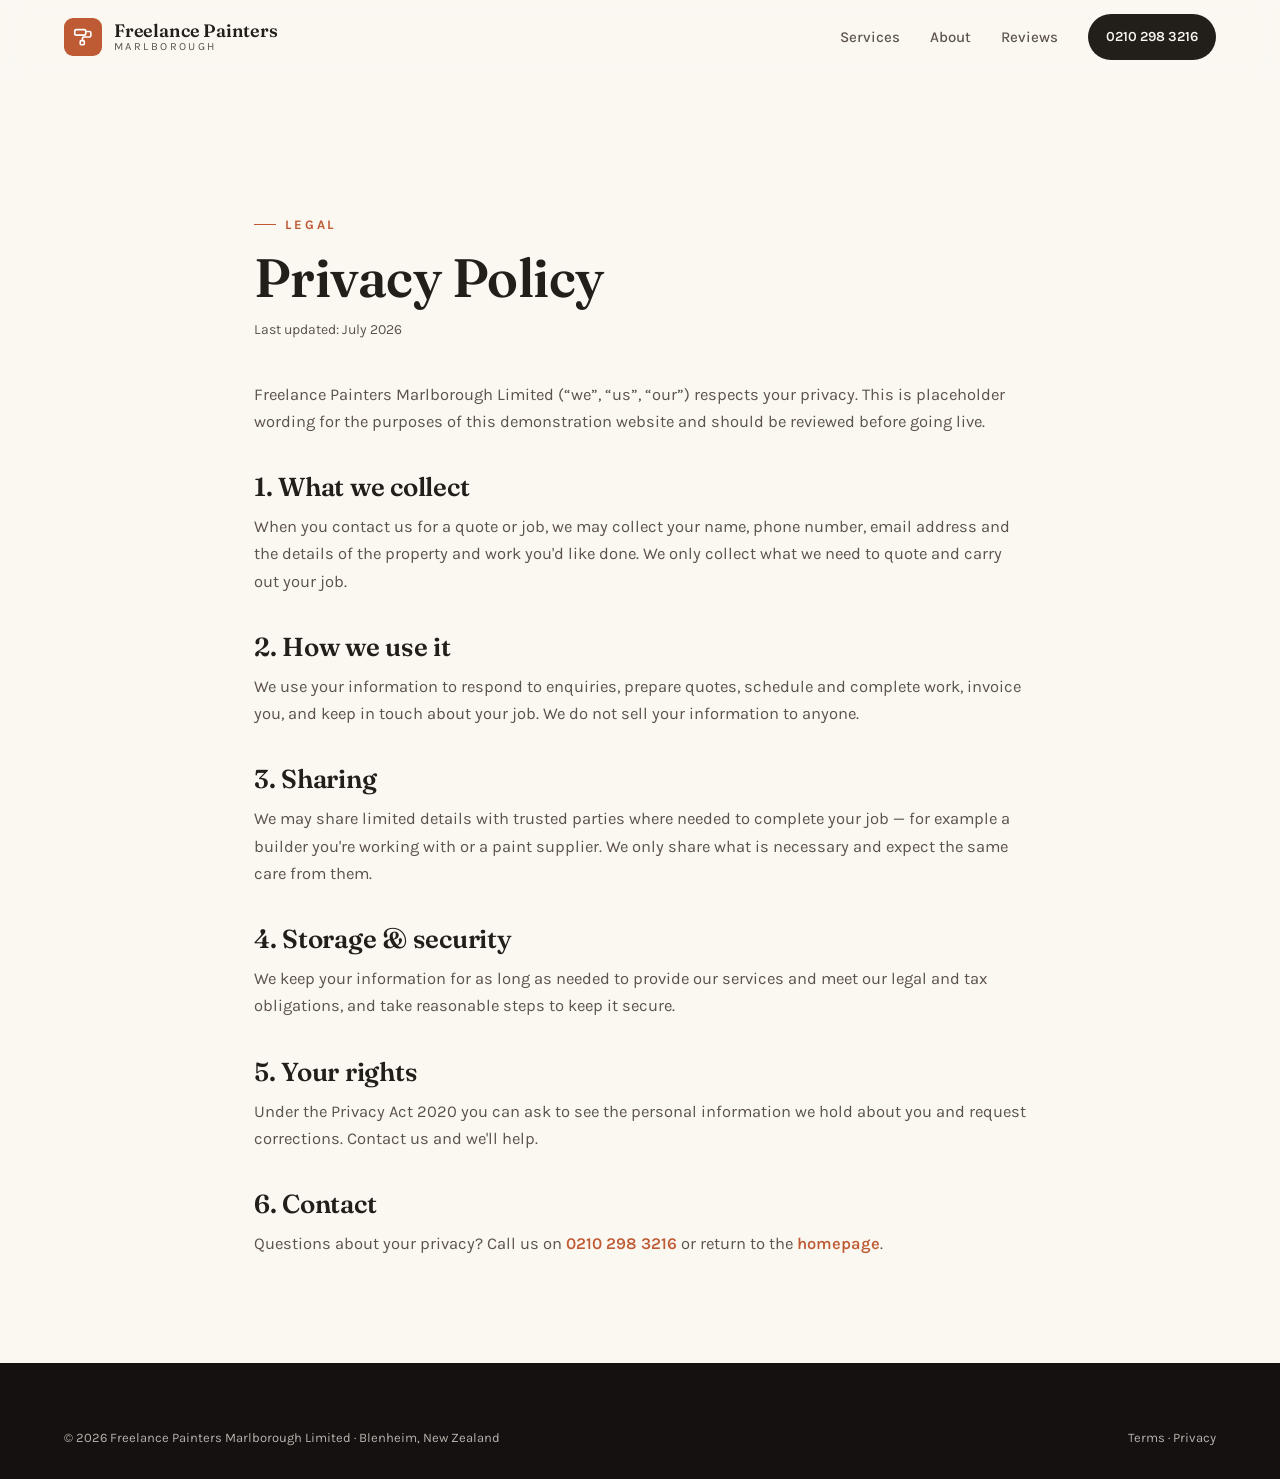
==== privacy.html @ 42f2932d "Initial build: Freelance Painters Marlborough Limited" ====
<!DOCTYPE html>
<html lang="en-NZ">
<head>
<meta charset="UTF-8">
<meta name="viewport" content="width=device-width, initial-scale=1">
<title>Privacy Policy | Freelance Painters Marlborough Limited</title>
<meta name="description" content="Privacy policy for Freelance Painters Marlborough Limited, Blenheim.">
<link rel="icon" href="favicon.svg" type="image/svg+xml">
<link rel="preconnect" href="https://fonts.googleapis.com">
<link rel="preconnect" href="https://fonts.gstatic.com" crossorigin>
<link href="https://fonts.googleapis.com/css2?family=Fraunces:ital,opsz,wght@0,9..144,400..600;1,9..144,400..600&family=Karla:wght@400;500;600;700&display=swap" rel="stylesheet">
<link rel="stylesheet" href="styles.css">
</head>
<body class="loaded">

<header class="nav scrolled">
  <div class="wrap nav-in">
    <a href="index.html" class="brand" aria-label="Freelance Painters Marlborough home">
      <span class="mark" aria-hidden="true">
        <svg viewBox="0 0 24 24" fill="none" stroke="currentColor" stroke-width="1.8" stroke-linecap="round" stroke-linejoin="round"><rect x="3" y="4" width="12" height="6" rx="1.4"/><path d="M15 6h4a1.6 1.6 0 0 1 1.6 1.6v2.8A1.6 1.6 0 0 1 19 12h-6a1.6 1.6 0 0 0-1.6 1.6V16"/><rect x="9" y="16" width="4.4" height="4.4" rx="1"/></svg>
      </span>
      <span class="txt"><b>Freelance Painters</b><span>Marlborough</span></span>
    </a>
    <nav class="nav-links" aria-label="Primary">
      <a class="lnk" href="index.html#services">Services</a>
      <a class="lnk" href="index.html#about">About</a>
      <a class="lnk" href="index.html#reviews">Reviews</a>
      <a class="nav-cta" href="tel:+642102983216">0210 298 3216</a>
    </nav>
    <button class="burger" aria-label="Menu" aria-expanded="false"><span></span></button>
  </div>
</header>

<main class="legal">
  <div class="wrap">
    <span class="kicker">Legal</span>
    <h1>Privacy Policy</h1>
    <p class="updated">Last updated: July 2026</p>

    <p>Freelance Painters Marlborough Limited (“we”, “us”, “our”) respects your privacy. This is placeholder wording for the purposes of this demonstration website and should be reviewed before going live.</p>

    <h2>1. What we collect</h2>
    <p>When you contact us for a quote or job, we may collect your name, phone number, email address and the details of the property and work you'd like done. We only collect what we need to quote and carry out your job.</p>

    <h2>2. How we use it</h2>
    <p>We use your information to respond to enquiries, prepare quotes, schedule and complete work, invoice you, and keep in touch about your job. We do not sell your information to anyone.</p>

    <h2>3. Sharing</h2>
    <p>We may share limited details with trusted parties where needed to complete your job — for example a builder you're working with or a paint supplier. We only share what is necessary and expect the same care from them.</p>

    <h2>4. Storage &amp; security</h2>
    <p>We keep your information for as long as needed to provide our services and meet our legal and tax obligations, and take reasonable steps to keep it secure.</p>

    <h2>5. Your rights</h2>
    <p>Under the Privacy Act 2020 you can ask to see the personal information we hold about you and request corrections. Contact us and we'll help.</p>

    <h2>6. Contact</h2>
    <p>Questions about your privacy? Call us on <a href="tel:+642102983216">0210 298 3216</a> or return to the <a href="index.html">homepage</a>.</p>
  </div>
</main>

<footer class="footer">
  <div class="wrap">
    <div class="footer-bottom" style="border:none;padding-top:0">
      <span>© <span id="yr">2026</span> Freelance Painters Marlborough Limited · Blenheim, New Zealand</span>
      <span><a href="terms.html">Terms</a> · <a href="privacy.html">Privacy</a></span>
    </div>
  </div>
</footer>

<script>document.getElementById('yr').textContent=new Date().getFullYear();</script>
<script src="app.js"></script>
</body>
</html>
---- styles.css ----
/* Freelance Painters Marlborough Limited — Crafted archetype
   Fonts: Fraunces (display) / Karla (body) · Accent: clay terracotta */

:root{
  --paper:#FBF8F2;
  --bone:#F3ECE1;
  --bone-2:#EBE2D3;
  --ink:#221E1A;
  --ink-soft:#5C534A;
  --espresso:#1C1815;
  --espresso-2:#282320;
  --clay:#BE5B34;
  --clay-2:#A24A28;
  --line:rgba(34,30,26,.12);
  --line-lt:rgba(255,255,255,.14);
  --r:16px;
  --r-sm:10px;
  --shadow:0 18px 50px -22px rgba(28,24,21,.45);
  --shadow-sm:0 10px 30px -18px rgba(28,24,21,.5);
  --maxw:1200px;
}

*{box-sizing:border-box}
html{scroll-behavior:smooth}
body{
  margin:0;
  font-family:"Karla",system-ui,-apple-system,sans-serif;
  color:var(--ink);
  background:var(--paper);
  font-size:17px;
  line-height:1.65;
  -webkit-font-smoothing:antialiased;
  overflow-x:hidden;
}
img{max-width:100%;display:block;image-orientation:from-image}
a{color:inherit;text-decoration:none}
h1,h2,h3,h4{font-family:"Fraunces",Georgia,serif;font-weight:600;line-height:1.08;margin:0;letter-spacing:-.01em}
p{margin:0 0 1rem}
.wrap{width:100%;max-width:var(--maxw);margin:0 auto;padding:0 24px}

/* ---------- Intro overlay ---------- */
#intro{
  position:fixed;inset:0;z-index:2000;background:var(--espresso);
  display:flex;align-items:center;justify-content:center;flex-direction:column;gap:14px;
  transition:opacity .7s ease .2s,visibility .7s ease .2s;
}
#intro .mono{
  font-family:"Fraunces",serif;color:var(--paper);font-size:clamp(26px,6vw,44px);
  letter-spacing:.02em;opacity:0;transform:translateY(10px);
  animation:introUp .8s ease forwards .15s;
}
#intro .mono b{color:var(--clay);font-weight:600}
#intro .sub{color:rgba(245,248,242,.6);font-family:"Karla",sans-serif;font-size:14px;letter-spacing:.28em;text-transform:uppercase;opacity:0;animation:introUp .8s ease forwards .35s}
#intro .bar{width:0;height:2px;background:var(--clay);animation:introBar 1s ease forwards .5s;max-width:160px}
@keyframes introUp{to{opacity:1;transform:none}}
@keyframes introBar{to{width:160px}}
body.loaded #intro{opacity:0;visibility:hidden}

/* ---------- Reveal ---------- */
.reveal{opacity:0;transform:translateY(26px);transition:opacity .7s ease,transform .7s cubic-bezier(.2,.7,.2,1)}
.reveal.in{opacity:1;transform:none}

/* ---------- Nav ---------- */
.nav{
  position:sticky;top:0;z-index:900;
  background:rgba(251,248,242,.82);backdrop-filter:blur(12px);
  border-bottom:1px solid transparent;transition:border-color .3s,box-shadow .3s,background .3s;
}
.nav.scrolled{border-color:var(--line);box-shadow:0 6px 24px -18px rgba(28,24,21,.5)}
.nav-in{display:flex;align-items:center;justify-content:space-between;height:74px}
.brand{display:flex;align-items:center;gap:12px;font-family:"Fraunces",serif}
.brand .mark{width:38px;height:38px;border-radius:9px;background:var(--clay);display:grid;place-items:center;color:#fff;flex:0 0 auto}
.brand .mark svg{width:22px;height:22px}
.brand .txt{line-height:1.05}
.brand .txt b{display:block;font-size:18px;font-weight:600;letter-spacing:-.01em}
.brand .txt span{display:block;font-family:"Karla",sans-serif;font-size:11px;letter-spacing:.22em;text-transform:uppercase;color:var(--ink-soft)}
.nav-links{display:flex;align-items:center;gap:30px}
.nav-links a.lnk{font-size:15px;color:var(--ink-soft);font-weight:500;transition:color .2s}
.nav-links a.lnk:hover{color:var(--ink)}
.nav-cta{display:inline-flex;align-items:center;gap:8px;background:var(--ink);color:var(--paper);padding:11px 18px;border-radius:100px;font-weight:600;font-size:14px;transition:transform .2s,background .2s}
.nav-cta:hover{background:var(--clay);transform:translateY(-1px)}
.nav-cta svg{width:16px;height:16px}
.burger{display:none;background:none;border:1px solid var(--line);border-radius:10px;width:44px;height:44px;cursor:pointer;padding:0;align-items:center;justify-content:center}
.burger span{display:block;width:20px;height:2px;background:var(--ink);position:relative;transition:.3s}
.burger span::before,.burger span::after{content:"";position:absolute;left:0;width:20px;height:2px;background:var(--ink);transition:.3s}
.burger span::before{top:-6px}.burger span::after{top:6px}
.burger.open span{background:transparent}
.burger.open span::before{top:0;transform:rotate(45deg)}
.burger.open span::after{top:0;transform:rotate(-45deg)}

/* ---------- Buttons ---------- */
.btn{display:inline-flex;align-items:center;justify-content:center;gap:9px;font-weight:600;font-size:15px;padding:14px 24px;border-radius:100px;cursor:pointer;transition:transform .2s,box-shadow .2s,background .2s,color .2s;border:1px solid transparent;min-height:48px}
.btn svg{width:18px;height:18px;flex:0 0 auto}
.btn-primary{background:var(--clay);color:#fff}
.btn-primary:hover{background:var(--clay-2);transform:translateY(-2px);box-shadow:var(--shadow-sm)}
.btn-ink{background:var(--ink);color:var(--paper)}
.btn-ink:hover{background:#000;transform:translateY(-2px)}
.btn-ghost{background:transparent;color:var(--ink);border-color:var(--line)}
.btn-ghost:hover{border-color:var(--ink);transform:translateY(-2px)}
.btn-light{background:var(--paper);color:var(--ink)}
.btn-light:hover{transform:translateY(-2px);box-shadow:var(--shadow-sm)}
.btn-outline-lt{background:transparent;color:var(--paper);border-color:var(--line-lt)}
.btn-outline-lt:hover{background:rgba(255,255,255,.08);border-color:rgba(255,255,255,.4)}

/* ---------- Hero ---------- */
.hero{position:relative;min-height:92vh;display:flex;align-items:flex-end;background:var(--espresso);overflow:hidden;color:var(--paper)}
.hero-slides{position:absolute;inset:0;z-index:0}
.hero-slides .slide{position:absolute;inset:0;background-size:cover;background-position:center;opacity:0;transition:opacity 1.6s ease;transform:scale(1.06);filter:saturate(.92) contrast(1.03)}
.hero-slides .slide.active{opacity:1;animation:kenburns 8s ease forwards}
@keyframes kenburns{from{transform:scale(1.06)}to{transform:scale(1.14)}}
.hero::after{content:"";position:absolute;inset:0;z-index:1;background:linear-gradient(180deg,rgba(28,24,21,.55) 0%,rgba(28,24,21,.35) 40%,rgba(28,24,21,.82) 100%)}
.hero-in{position:relative;z-index:2;padding:120px 0 64px;width:100%}
.eyebrow{display:inline-flex;align-items:center;gap:9px;font-family:"Karla",sans-serif;font-size:13px;letter-spacing:.24em;text-transform:uppercase;color:#E8C7B4;margin-bottom:22px}
.eyebrow::before{content:"";width:26px;height:1px;background:var(--clay)}
.hero h1{font-size:clamp(38px,7vw,74px);max-width:15ch;font-weight:600}
.hero h1 em{font-style:italic;color:#E9B79E;font-weight:500}
.hero .lead{font-size:clamp(17px,2.4vw,20px);max-width:46ch;margin:22px 0 30px;color:rgba(245,240,232,.9)}
.hero-cta{display:flex;flex-wrap:wrap;gap:14px}
.hero-badge{display:inline-flex;align-items:center;gap:12px;margin-top:30px;padding:12px 18px;border-radius:100px;background:rgba(255,255,255,.1);backdrop-filter:blur(10px);border:1px solid var(--line-lt);font-size:14px}
.hero-badge .stars{color:#F2B84B;letter-spacing:2px;font-size:15px}
.hero-badge b{font-weight:700}
.hero-badge span{color:rgba(245,240,232,.8)}

/* ---------- Section shell ---------- */
section{position:relative}
.band{padding:96px 0}
.band.paper{background:var(--paper)}
.band.bone{background:var(--bone)}
.sec-head{max-width:640px;margin-bottom:52px}
.sec-head.center{margin-left:auto;margin-right:auto;text-align:center}
.kicker{display:inline-flex;align-items:center;gap:9px;font-family:"Karla",sans-serif;font-size:13px;letter-spacing:.22em;text-transform:uppercase;color:var(--clay);font-weight:700;margin-bottom:16px}
.kicker::before{content:"";width:22px;height:1px;background:var(--clay)}
.sec-head.center .kicker::before{display:none}
.sec-head h2{font-size:clamp(30px,4.4vw,46px)}
.sec-head p{margin-top:16px;color:var(--ink-soft);font-size:18px}

/* ---------- Trust strip ---------- */
.trust{background:var(--ink);color:var(--paper)}
.trust-grid{display:grid;grid-template-columns:repeat(3,1fr);gap:0;padding:0}
.trust-item{display:flex;gap:16px;align-items:flex-start;padding:38px 34px;border-right:1px solid var(--line-lt)}
.trust-item:last-child{border-right:none}
.trust-item .ic{width:42px;height:42px;border-radius:10px;background:rgba(190,91,52,.18);color:#E9A67F;display:grid;place-items:center;flex:0 0 auto}
.trust-item .ic svg{width:22px;height:22px}
.trust-item h3{font-family:"Karla",sans-serif;font-size:16px;font-weight:700;letter-spacing:.01em;margin-bottom:4px}
.trust-item p{margin:0;font-size:14.5px;color:rgba(245,240,232,.72);line-height:1.5}

/* ---------- Services ---------- */
.svc-grid{display:grid;grid-template-columns:repeat(3,1fr);gap:26px}
.svc{background:var(--paper);border:1px solid var(--line);border-radius:var(--r);overflow:hidden;transition:transform .3s,box-shadow .3s;display:flex;flex-direction:column}
.band.bone .svc{background:#fff}
.svc:hover{transform:translateY(-5px);box-shadow:var(--shadow)}
.svc .shot{aspect-ratio:4/3;overflow:hidden}
.svc .shot img{width:100%;height:100%;object-fit:cover;filter:saturate(.9) contrast(1.03);transition:transform .6s ease}
.svc:hover .shot img{transform:scale(1.06)}
.svc .body{padding:24px 24px 28px}
.svc .tag{display:inline-flex;align-items:center;gap:8px;font-size:12px;letter-spacing:.14em;text-transform:uppercase;color:var(--clay);font-weight:700;margin-bottom:10px}
.svc .tag svg{width:15px;height:15px}
.svc h3{font-size:22px;margin-bottom:8px}
.svc p{margin:0;color:var(--ink-soft);font-size:15.5px}

/* ---------- About ---------- */
.about-grid{display:grid;grid-template-columns:1fr 1fr;gap:60px;align-items:center}
.about-media{position:relative}
.about-media img{width:100%;aspect-ratio:4/3;object-fit:cover;border-radius:var(--r);filter:saturate(.9) contrast(1.03)}
.about-media .corner{position:absolute;left:-14px;bottom:-14px;background:var(--clay);color:#fff;padding:16px 20px;border-radius:12px;box-shadow:var(--shadow-sm);max-width:60%}
.about-media .corner b{font-family:"Fraunces",serif;font-size:30px;display:block;line-height:1}
.about-media .corner span{font-size:12.5px;letter-spacing:.05em;opacity:.9}
.about-copy h2{font-size:clamp(28px,4vw,42px);margin-bottom:18px}
.about-copy p{color:var(--ink-soft);font-size:17px}
.checklist{list-style:none;padding:0;margin:24px 0 30px;display:grid;gap:14px}
.checklist li{display:flex;gap:13px;align-items:flex-start;font-weight:600;color:var(--ink)}
.checklist li svg{width:24px;height:24px;flex:0 0 auto;color:var(--clay);margin-top:1px}
.checklist li span{font-weight:400;color:var(--ink-soft);display:block;font-size:14.5px}

/* ---------- Crew ---------- */
.crew-grid{display:grid;grid-template-columns:repeat(3,1fr);gap:24px}
.crew{background:var(--paper);border:1px solid var(--line);border-radius:var(--r);padding:32px 26px;text-align:center;transition:transform .3s,box-shadow .3s}
.band.bone .crew{background:#fff}
.crew:hover{transform:translateY(-4px);box-shadow:var(--shadow)}
.avatar{width:78px;height:78px;border-radius:50%;background:var(--espresso);color:var(--paper);display:grid;place-items:center;margin:0 auto 18px;font-family:"Fraunces",serif;font-size:26px;border:2px solid var(--clay);box-shadow:0 0 0 4px rgba(190,91,52,.12)}
.crew h3{font-size:20px;margin-bottom:4px}
.crew .role{font-size:12.5px;letter-spacing:.12em;text-transform:uppercase;color:var(--clay);font-weight:700;margin-bottom:12px}
.crew p{margin:0;color:var(--ink-soft);font-size:14.5px}
.badge-lt{display:inline-block;font-size:12px;letter-spacing:.1em;text-transform:uppercase;color:var(--ink-soft);background:var(--bone-2);border:1px solid var(--line);padding:5px 12px;border-radius:100px;font-weight:700}

/* ---------- Reviews ---------- */
.rev-grid{display:grid;grid-template-columns:repeat(3,1fr);gap:24px}
.rev{background:#fff;border:1px solid var(--line);border-radius:var(--r);padding:28px 26px;display:flex;flex-direction:column;gap:14px;box-shadow:var(--shadow-sm)}
.band.paper .rev{background:var(--bone)}
.rev .stars{color:#E0912F;letter-spacing:2px;font-size:16px}
.rev p{margin:0;font-size:15.5px;color:var(--ink);line-height:1.6}
.rev .who{display:flex;align-items:center;gap:12px;margin-top:auto}
.rev .who .ini{width:42px;height:42px;border-radius:50%;background:var(--clay);color:#fff;display:grid;place-items:center;font-weight:700;font-size:15px;flex:0 0 auto}
.rev .who b{display:block;font-size:15px}
.rev .who span{font-size:13px;color:var(--ink-soft)}
.rev-actions{display:flex;justify-content:center;gap:14px;margin-top:40px;flex-wrap:wrap}
.example-note{text-align:center;margin-top:18px;font-size:13.5px;color:var(--ink-soft)}

/* ---------- Review banner ---------- */
.review-banner{background:var(--espresso);color:var(--paper);text-align:center;padding:80px 0}
.review-banner .stars{color:#F2B84B;font-size:22px;letter-spacing:3px;margin-bottom:16px}
.review-banner h2{font-size:clamp(28px,4vw,42px);max-width:20ch;margin:0 auto 14px}
.review-banner p{color:rgba(245,240,232,.72);max-width:48ch;margin:0 auto 28px}

/* ---------- Contact ---------- */
.contact{background:var(--espresso);color:var(--paper)}
.contact-grid{display:grid;grid-template-columns:1fr 1fr;gap:56px;align-items:center}
.contact h2{font-size:clamp(30px,4.4vw,46px);margin-bottom:18px}
.contact .lead{color:rgba(245,240,232,.78);margin-bottom:28px;font-size:17px}
.info-rows{display:grid;gap:18px;margin-bottom:30px}
.info-row{display:flex;gap:15px;align-items:center}
.info-row .ic{width:44px;height:44px;border-radius:11px;background:rgba(255,255,255,.07);border:1px solid var(--line-lt);display:grid;place-items:center;flex:0 0 auto;color:#E9A67F}
.info-row .ic svg{width:20px;height:20px}
.info-row b{display:block;font-size:12px;letter-spacing:.14em;text-transform:uppercase;color:rgba(245,240,232,.55);font-weight:700}
.info-row span{font-size:16.5px}
.socials{display:flex;gap:12px}
.socials a{width:46px;height:46px;border-radius:11px;background:rgba(255,255,255,.07);border:1px solid var(--line-lt);display:grid;place-items:center;color:var(--paper);transition:.25s}
.socials a:hover{background:var(--clay);border-color:var(--clay);transform:translateY(-2px)}
.socials a svg{width:20px;height:20px}
.contact-card{background:rgba(255,255,255,.05);border:1px solid var(--line-lt);border-radius:var(--r);padding:36px}
.contact-card h3{font-size:24px;margin-bottom:8px}
.contact-card p{color:rgba(245,240,232,.72);font-size:15px;margin-bottom:24px}
.contact-card .btn{width:100%;margin-bottom:14px}
.contact-card .fine{font-size:13px;color:rgba(245,240,232,.5);text-align:center;margin:6px 0 0}

/* ---------- Map ---------- */
.map-band{padding:0;background:var(--bone)}
.map-band .wrap{padding-top:70px;padding-bottom:70px}
.map-wrap{border-radius:var(--r);overflow:hidden;box-shadow:var(--shadow);border:1px solid var(--line)}
.map-wrap iframe{width:100%;height:420px;border:0;display:block;filter:saturate(.9) contrast(1.02)}

/* ---------- Footer ---------- */
.footer{background:#141110;color:rgba(245,240,232,.72);padding:64px 0 30px}
.footer-top{display:grid;grid-template-columns:1.4fr 1fr 1fr;gap:40px;padding-bottom:40px;border-bottom:1px solid var(--line-lt)}
.footer .brand .txt b{color:var(--paper)}
.footer .brand .txt span{color:rgba(245,240,232,.5)}
.footer .fdesc{margin-top:18px;font-size:14.5px;max-width:34ch;line-height:1.6}
.footer h4{color:var(--paper);font-family:"Karla",sans-serif;font-size:13px;letter-spacing:.16em;text-transform:uppercase;margin-bottom:16px}
.footer ul{list-style:none;padding:0;margin:0;display:grid;gap:10px}
.footer ul a{font-size:14.5px;color:rgba(245,240,232,.72);transition:color .2s}
.footer ul a:hover{color:var(--clay)}
.footer .fsoc{display:flex;gap:10px;margin-top:6px}
.footer .fsoc a{width:40px;height:40px;border-radius:10px;background:rgba(255,255,255,.06);display:grid;place-items:center;color:var(--paper);transition:.25s}
.footer .fsoc a:hover{background:var(--clay)}
.footer .fsoc a svg{width:18px;height:18px}
.footer-bottom{display:flex;justify-content:space-between;align-items:center;gap:16px;padding-top:26px;font-size:13px;flex-wrap:wrap}
.footer-bottom a{color:rgba(245,240,232,.72)}
.footer-bottom a:hover{color:var(--clay)}

/* ---------- Legal pages ---------- */
.legal{padding:130px 0 90px;background:var(--paper)}
.legal .wrap{max-width:820px}
.legal .kicker{margin-bottom:14px}
.legal h1{font-size:clamp(34px,6vw,54px);margin-bottom:10px}
.legal .updated{color:var(--ink-soft);font-size:14px;margin-bottom:40px}
.legal h2{font-size:26px;margin:38px 0 12px}
.legal p{color:var(--ink-soft);font-size:16.5px}
.legal a{color:var(--clay);font-weight:600}

/* ---------- Responsive ---------- */
@media(max-width:900px){
  .nav-links{position:fixed;inset:74px 0 auto 0;flex-direction:column;background:var(--paper);gap:0;padding:8px 0 18px;border-bottom:1px solid var(--line);box-shadow:var(--shadow);transform:translateY(-140%);transition:transform .35s ease;align-items:stretch}
  .nav-links.open{transform:none}
  .nav-links a.lnk{padding:15px 24px;border-bottom:1px solid var(--line);font-size:17px}
  .nav-links .nav-cta{margin:14px 24px 4px;justify-content:center}
  .burger{display:inline-flex}
  .trust-grid{grid-template-columns:1fr}
  .trust-item{border-right:none;border-bottom:1px solid var(--line-lt)}
  .trust-item:last-child{border-bottom:none}
  .svc-grid,.crew-grid,.rev-grid{grid-template-columns:1fr 1fr}
  .about-grid,.contact-grid{grid-template-columns:1fr;gap:40px}
  .about-media .corner{left:16px}
  .footer-top{grid-template-columns:1fr 1fr}
}
@media(max-width:620px){
  body{font-size:16px}
  .band{padding:66px 0}
  .wrap{padding:0 20px}
  .hero-in{padding:104px 0 48px}
  .svc-grid,.crew-grid,.rev-grid,.footer-top{grid-template-columns:1fr}
  .hero-cta{flex-direction:column}
  .hero-cta .btn{width:100%}
  .about-media .corner{position:static;max-width:none;margin-top:14px;display:inline-block}
  .map-wrap iframe{height:340px}
  .footer-bottom{flex-direction:column;align-items:flex-start}
  .contact-card{padding:26px}
}
@media(prefers-reduced-motion:reduce){
  .hero-slides .slide,.hero-slides .slide.active{animation:none;transition:opacity .4s}
  .reveal{transition:none;opacity:1;transform:none}
  *{scroll-behavior:auto}
}
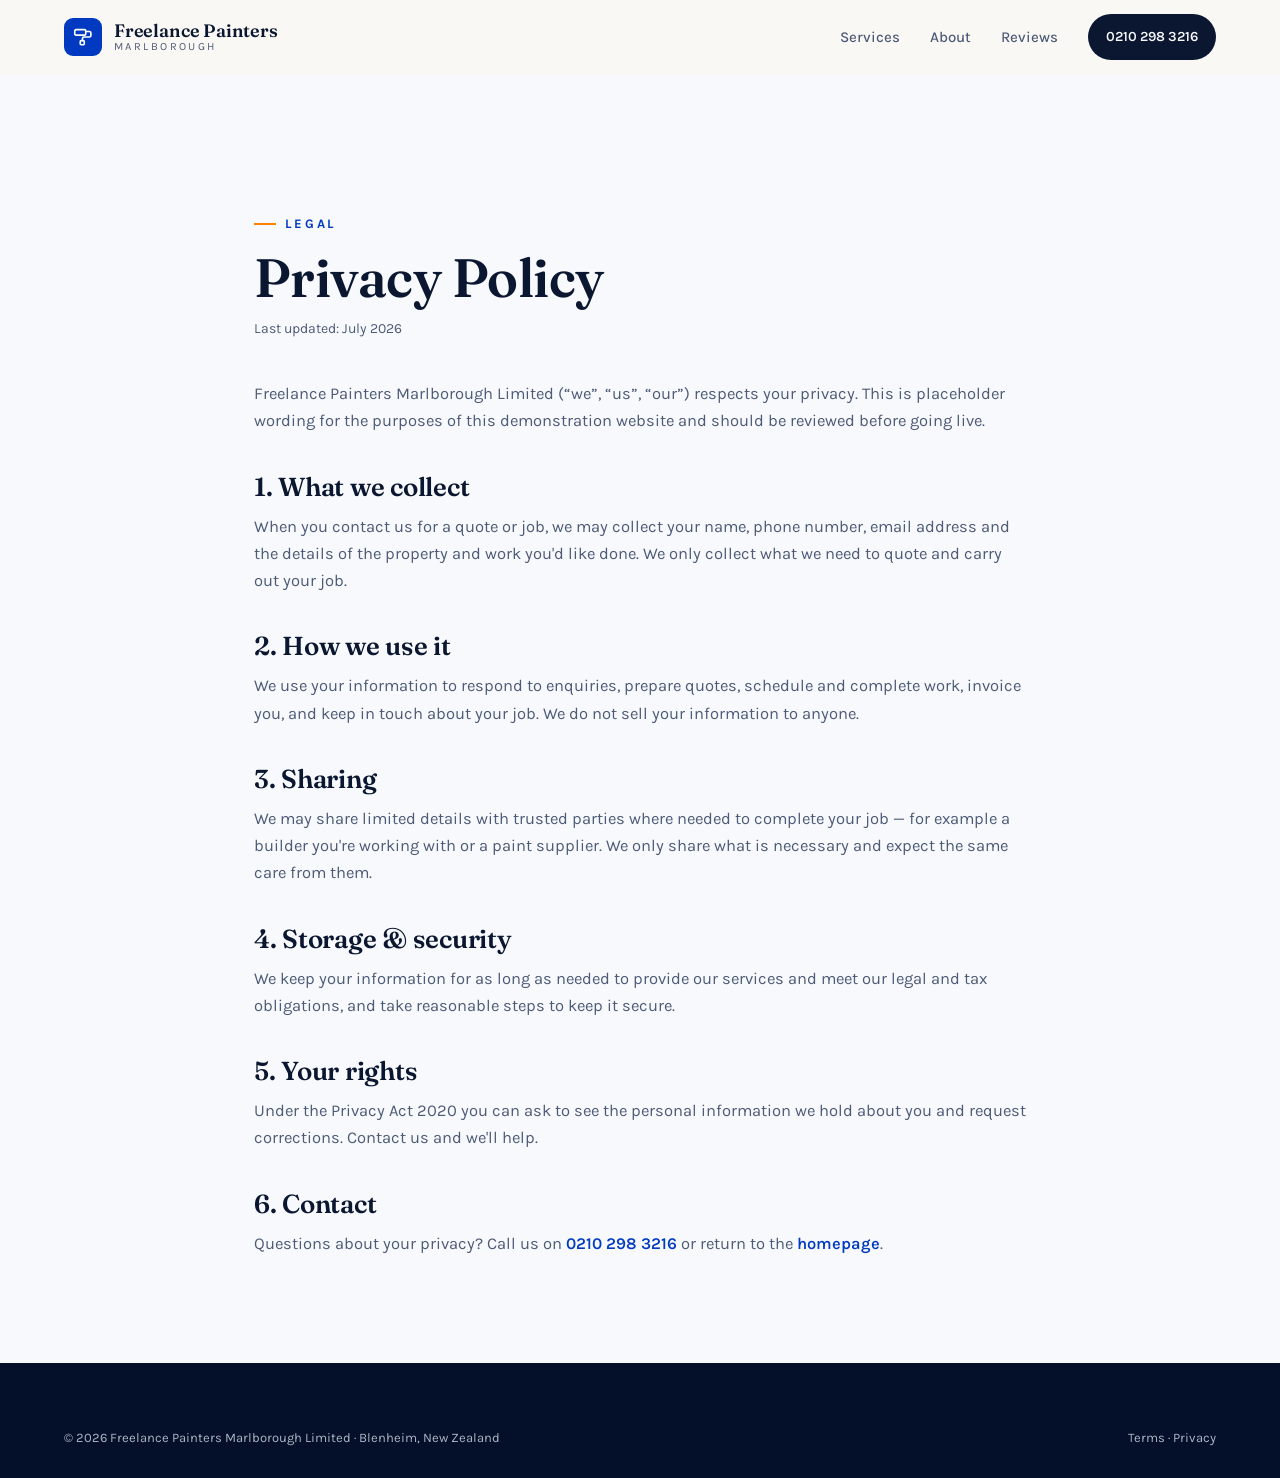
==== commit e9e54e94: "Update demo via Claude Code" ====
--- a/privacy.html
+++ b/privacy.html
@@ -5,6 +5,7 @@
 <meta name="viewport" content="width=device-width, initial-scale=1">
 <title>Privacy Policy | Freelance Painters Marlborough Limited</title>
 <meta name="description" content="Privacy policy for Freelance Painters Marlborough Limited, Blenheim.">
+<meta name="theme-color" content="#013AC0">
 <link rel="icon" href="favicon.svg" type="image/svg+xml">
 <link rel="preconnect" href="https://fonts.googleapis.com">
 <link rel="preconnect" href="https://fonts.gstatic.com" crossorigin>
--- a/styles.css
+++ b/styles.css
@@ -1,22 +1,25 @@
-/* Freelance Painters Marlborough Limited — Crafted archetype
-   Fonts: Fraunces (display) / Karla (body) · Accent: clay terracotta */
+/* Freelance Painters Marlborough Limited
+   Themed off the logo: royal blue #013AC0 with the orange rule #FD8202,
+   on the logo's own cool off-white. Fonts: Fraunces (display) / Karla (body) */
 
 :root{
-  --paper:#FBF8F2;
-  --bone:#F3ECE1;
-  --bone-2:#EBE2D3;
-  --ink:#221E1A;
-  --ink-soft:#5C534A;
-  --espresso:#1C1815;
-  --espresso-2:#282320;
-  --clay:#BE5B34;
-  --clay-2:#A24A28;
-  --line:rgba(34,30,26,.12);
+  --paper:#F7F9FC;
+  --bone:#E9F0FB;
+  --bone-2:#DAE6F8;
+  --ink:#0B1730;
+  --ink-soft:#4E5B77;
+  --espresso:#061434;
+  --espresso-2:#0D2049;
+  --clay:#013AC0;      /* logo blue, the primary */
+  --clay-2:#012D96;    /* blue, pressed */
+  --orange:#FD8202;    /* the rule under the logo wordmark */
+  --orange-2:#E37102;
+  --line:rgba(11,23,48,.14);
   --line-lt:rgba(255,255,255,.14);
   --r:16px;
   --r-sm:10px;
-  --shadow:0 18px 50px -22px rgba(28,24,21,.45);
-  --shadow-sm:0 10px 30px -18px rgba(28,24,21,.5);
+  --shadow:0 18px 50px -22px rgba(6,20,52,.45);
+  --shadow-sm:0 10px 30px -18px rgba(6,20,52,.5);
   --maxw:1200px;
 }
 
@@ -49,9 +52,9 @@
   letter-spacing:.02em;opacity:0;transform:translateY(10px);
   animation:introUp .8s ease forwards .15s;
 }
-#intro .mono b{color:var(--clay);font-weight:600}
-#intro .sub{color:rgba(245,248,242,.6);font-family:"Karla",sans-serif;font-size:14px;letter-spacing:.28em;text-transform:uppercase;opacity:0;animation:introUp .8s ease forwards .35s}
-#intro .bar{width:0;height:2px;background:var(--clay);animation:introBar 1s ease forwards .5s;max-width:160px}
+#intro .mono b{color:var(--orange);font-weight:600}
+#intro .sub{color:rgba(240,245,255,.62);font-family:"Karla",sans-serif;font-size:14px;letter-spacing:.28em;text-transform:uppercase;opacity:0;animation:introUp .8s ease forwards .35s}
+#intro .bar{width:0;height:2px;background:var(--orange);animation:introBar 1s ease forwards .5s;max-width:160px}
 @keyframes introUp{to{opacity:1;transform:none}}
 @keyframes introBar{to{width:160px}}
 body.loaded #intro{opacity:0;visibility:hidden}
@@ -66,7 +69,7 @@
   background:rgba(251,248,242,.82);backdrop-filter:blur(12px);
   border-bottom:1px solid transparent;transition:border-color .3s,box-shadow .3s,background .3s;
 }
-.nav.scrolled{border-color:var(--line);box-shadow:0 6px 24px -18px rgba(28,24,21,.5)}
+.nav.scrolled{border-color:var(--line);box-shadow:0 6px 24px -18px rgba(6,20,52,.5)}
 .nav-in{display:flex;align-items:center;justify-content:space-between;height:74px}
 .brand{display:flex;align-items:center;gap:12px;font-family:"Fraunces",serif}
 .brand .mark{width:38px;height:38px;border-radius:9px;background:var(--clay);display:grid;place-items:center;color:#fff;flex:0 0 auto}
@@ -108,18 +111,18 @@
 .hero-slides .slide{position:absolute;inset:0;background-size:cover;background-position:center;opacity:0;transition:opacity 1.6s ease;transform:scale(1.06);filter:saturate(.92) contrast(1.03)}
 .hero-slides .slide.active{opacity:1;animation:kenburns 8s ease forwards}
 @keyframes kenburns{from{transform:scale(1.06)}to{transform:scale(1.14)}}
-.hero::after{content:"";position:absolute;inset:0;z-index:1;background:linear-gradient(180deg,rgba(28,24,21,.55) 0%,rgba(28,24,21,.35) 40%,rgba(28,24,21,.82) 100%)}
+.hero::after{content:"";position:absolute;inset:0;z-index:1;background:linear-gradient(180deg,rgba(6,20,52,.58) 0%,rgba(6,20,52,.38) 40%,rgba(6,20,52,.86) 100%)}
 .hero-in{position:relative;z-index:2;padding:120px 0 64px;width:100%}
-.eyebrow{display:inline-flex;align-items:center;gap:9px;font-family:"Karla",sans-serif;font-size:13px;letter-spacing:.24em;text-transform:uppercase;color:#E8C7B4;margin-bottom:22px}
-.eyebrow::before{content:"";width:26px;height:1px;background:var(--clay)}
+.eyebrow{display:inline-flex;align-items:center;gap:9px;font-family:"Karla",sans-serif;font-size:13px;letter-spacing:.24em;text-transform:uppercase;color:#BCD0F4;margin-bottom:22px}
+.eyebrow::before{content:"";width:26px;height:2px;background:var(--orange)}
 .hero h1{font-size:clamp(38px,7vw,74px);max-width:15ch;font-weight:600}
-.hero h1 em{font-style:italic;color:#E9B79E;font-weight:500}
-.hero .lead{font-size:clamp(17px,2.4vw,20px);max-width:46ch;margin:22px 0 30px;color:rgba(245,240,232,.9)}
+.hero h1 em{font-style:italic;color:var(--orange);font-weight:500}
+.hero .lead{font-size:clamp(17px,2.4vw,20px);max-width:46ch;margin:22px 0 30px;color:rgba(240,245,255,.9)}
 .hero-cta{display:flex;flex-wrap:wrap;gap:14px}
 .hero-badge{display:inline-flex;align-items:center;gap:12px;margin-top:30px;padding:12px 18px;border-radius:100px;background:rgba(255,255,255,.1);backdrop-filter:blur(10px);border:1px solid var(--line-lt);font-size:14px}
-.hero-badge .stars{color:#F2B84B;letter-spacing:2px;font-size:15px}
+.hero-badge .stars{color:var(--orange);letter-spacing:2px;font-size:15px}
 .hero-badge b{font-weight:700}
-.hero-badge span{color:rgba(245,240,232,.8)}
+.hero-badge span{color:rgba(240,245,255,.82)}
 
 /* ---------- Section shell ---------- */
 section{position:relative}
@@ -129,20 +132,12 @@
 .sec-head{max-width:640px;margin-bottom:52px}
 .sec-head.center{margin-left:auto;margin-right:auto;text-align:center}
 .kicker{display:inline-flex;align-items:center;gap:9px;font-family:"Karla",sans-serif;font-size:13px;letter-spacing:.22em;text-transform:uppercase;color:var(--clay);font-weight:700;margin-bottom:16px}
-.kicker::before{content:"";width:22px;height:1px;background:var(--clay)}
+.kicker::before{content:"";width:22px;height:2px;background:var(--orange)}
 .sec-head.center .kicker::before{display:none}
 .sec-head h2{font-size:clamp(30px,4.4vw,46px)}
 .sec-head p{margin-top:16px;color:var(--ink-soft);font-size:18px}
 
 /* ---------- Trust strip ---------- */
-.trust{background:var(--ink);color:var(--paper)}
-.trust-grid{display:grid;grid-template-columns:repeat(3,1fr);gap:0;padding:0}
-.trust-item{display:flex;gap:16px;align-items:flex-start;padding:38px 34px;border-right:1px solid var(--line-lt)}
-.trust-item:last-child{border-right:none}
-.trust-item .ic{width:42px;height:42px;border-radius:10px;background:rgba(190,91,52,.18);color:#E9A67F;display:grid;place-items:center;flex:0 0 auto}
-.trust-item .ic svg{width:22px;height:22px}
-.trust-item h3{font-family:"Karla",sans-serif;font-size:16px;font-weight:700;letter-spacing:.01em;margin-bottom:4px}
-.trust-item p{margin:0;font-size:14.5px;color:rgba(245,240,232,.72);line-height:1.5}
 
 /* ---------- Services ---------- */
 .svc-grid{display:grid;grid-template-columns:repeat(3,1fr);gap:26px}
@@ -169,7 +164,7 @@
 .about-copy p{color:var(--ink-soft);font-size:17px}
 .checklist{list-style:none;padding:0;margin:24px 0 30px;display:grid;gap:14px}
 .checklist li{display:flex;gap:13px;align-items:flex-start;font-weight:600;color:var(--ink)}
-.checklist li svg{width:24px;height:24px;flex:0 0 auto;color:var(--clay);margin-top:1px}
+.checklist li svg{width:24px;height:24px;flex:0 0 auto;color:var(--orange);margin-top:1px}
 .checklist li span{font-weight:400;color:var(--ink-soft);display:block;font-size:14.5px}
 
 /* ---------- Crew ---------- */
@@ -177,7 +172,7 @@
 .crew{background:var(--paper);border:1px solid var(--line);border-radius:var(--r);padding:32px 26px;text-align:center;transition:transform .3s,box-shadow .3s}
 .band.bone .crew{background:#fff}
 .crew:hover{transform:translateY(-4px);box-shadow:var(--shadow)}
-.avatar{width:78px;height:78px;border-radius:50%;background:var(--espresso);color:var(--paper);display:grid;place-items:center;margin:0 auto 18px;font-family:"Fraunces",serif;font-size:26px;border:2px solid var(--clay);box-shadow:0 0 0 4px rgba(190,91,52,.12)}
+.avatar{width:78px;height:78px;border-radius:50%;background:var(--espresso);color:var(--paper);display:grid;place-items:center;margin:0 auto 18px;font-family:"Fraunces",serif;font-size:26px;border:2px solid var(--orange);box-shadow:0 0 0 4px rgba(1,58,192,.14)}
 .crew h3{font-size:20px;margin-bottom:4px}
 .crew .role{font-size:12.5px;letter-spacing:.12em;text-transform:uppercase;color:var(--clay);font-weight:700;margin-bottom:12px}
 .crew p{margin:0;color:var(--ink-soft);font-size:14.5px}
@@ -187,7 +182,7 @@
 .rev-grid{display:grid;grid-template-columns:repeat(3,1fr);gap:24px}
 .rev{background:#fff;border:1px solid var(--line);border-radius:var(--r);padding:28px 26px;display:flex;flex-direction:column;gap:14px;box-shadow:var(--shadow-sm)}
 .band.paper .rev{background:var(--bone)}
-.rev .stars{color:#E0912F;letter-spacing:2px;font-size:16px}
+.rev .stars{color:var(--orange);letter-spacing:2px;font-size:16px}
 .rev p{margin:0;font-size:15.5px;color:var(--ink);line-height:1.6}
 .rev .who{display:flex;align-items:center;gap:12px;margin-top:auto}
 .rev .who .ini{width:42px;height:42px;border-radius:50%;background:var(--clay);color:#fff;display:grid;place-items:center;font-weight:700;font-size:15px;flex:0 0 auto}
@@ -198,20 +193,20 @@
 
 /* ---------- Review banner ---------- */
 .review-banner{background:var(--espresso);color:var(--paper);text-align:center;padding:80px 0}
-.review-banner .stars{color:#F2B84B;font-size:22px;letter-spacing:3px;margin-bottom:16px}
+.review-banner .stars{color:var(--orange);font-size:22px;letter-spacing:3px;margin-bottom:16px}
 .review-banner h2{font-size:clamp(28px,4vw,42px);max-width:20ch;margin:0 auto 14px}
-.review-banner p{color:rgba(245,240,232,.72);max-width:48ch;margin:0 auto 28px}
+.review-banner p{color:rgba(240,245,255,.74);max-width:48ch;margin:0 auto 28px}
 
 /* ---------- Contact ---------- */
 .contact{background:var(--espresso);color:var(--paper)}
 .contact-grid{display:grid;grid-template-columns:1fr 1fr;gap:56px;align-items:center}
 .contact h2{font-size:clamp(30px,4.4vw,46px);margin-bottom:18px}
-.contact .lead{color:rgba(245,240,232,.78);margin-bottom:28px;font-size:17px}
+.contact .lead{color:rgba(240,245,255,.8);margin-bottom:28px;font-size:17px}
 .info-rows{display:grid;gap:18px;margin-bottom:30px}
 .info-row{display:flex;gap:15px;align-items:center}
-.info-row .ic{width:44px;height:44px;border-radius:11px;background:rgba(255,255,255,.07);border:1px solid var(--line-lt);display:grid;place-items:center;flex:0 0 auto;color:#E9A67F}
+.info-row .ic{width:44px;height:44px;border-radius:11px;background:rgba(255,255,255,.07);border:1px solid var(--line-lt);display:grid;place-items:center;flex:0 0 auto;color:var(--orange)}
 .info-row .ic svg{width:20px;height:20px}
-.info-row b{display:block;font-size:12px;letter-spacing:.14em;text-transform:uppercase;color:rgba(245,240,232,.55);font-weight:700}
+.info-row b{display:block;font-size:12px;letter-spacing:.14em;text-transform:uppercase;color:rgba(240,245,255,.58);font-weight:700}
 .info-row span{font-size:16.5px}
 .socials{display:flex;gap:12px}
 .socials a{width:46px;height:46px;border-radius:11px;background:rgba(255,255,255,.07);border:1px solid var(--line-lt);display:grid;place-items:center;color:var(--paper);transition:.25s}
@@ -219,9 +214,9 @@
 .socials a svg{width:20px;height:20px}
 .contact-card{background:rgba(255,255,255,.05);border:1px solid var(--line-lt);border-radius:var(--r);padding:36px}
 .contact-card h3{font-size:24px;margin-bottom:8px}
-.contact-card p{color:rgba(245,240,232,.72);font-size:15px;margin-bottom:24px}
+.contact-card p{color:rgba(240,245,255,.74);font-size:15px;margin-bottom:24px}
 .contact-card .btn{width:100%;margin-bottom:14px}
-.contact-card .fine{font-size:13px;color:rgba(245,240,232,.5);text-align:center;margin:6px 0 0}
+.contact-card .fine{font-size:13px;color:rgba(240,245,255,.55);text-align:center;margin:6px 0 0}
 
 /* ---------- Map ---------- */
 .map-band{padding:0;background:var(--bone)}
@@ -230,22 +225,24 @@
 .map-wrap iframe{width:100%;height:420px;border:0;display:block;filter:saturate(.9) contrast(1.02)}
 
 /* ---------- Footer ---------- */
-.footer{background:#141110;color:rgba(245,240,232,.72);padding:64px 0 30px}
+.footer{background:#04102A;color:rgba(240,245,255,.72);padding:64px 0 30px}
 .footer-top{display:grid;grid-template-columns:1.4fr 1fr 1fr;gap:40px;padding-bottom:40px;border-bottom:1px solid var(--line-lt)}
+/* the wordmark is royal blue, so on dark bands it sits on its own white card */
+.footer .brand{display:inline-flex;background:#fff;padding:12px 16px;border-radius:12px}
 .footer .brand .txt b{color:var(--paper)}
-.footer .brand .txt span{color:rgba(245,240,232,.5)}
+.footer .brand .txt span{color:rgba(240,245,255,.55)}
 .footer .fdesc{margin-top:18px;font-size:14.5px;max-width:34ch;line-height:1.6}
 .footer h4{color:var(--paper);font-family:"Karla",sans-serif;font-size:13px;letter-spacing:.16em;text-transform:uppercase;margin-bottom:16px}
 .footer ul{list-style:none;padding:0;margin:0;display:grid;gap:10px}
-.footer ul a{font-size:14.5px;color:rgba(245,240,232,.72);transition:color .2s}
-.footer ul a:hover{color:var(--clay)}
+.footer ul a{font-size:14.5px;color:rgba(240,245,255,.72);transition:color .2s}
+.footer ul a:hover{color:var(--orange)}
 .footer .fsoc{display:flex;gap:10px;margin-top:6px}
 .footer .fsoc a{width:40px;height:40px;border-radius:10px;background:rgba(255,255,255,.06);display:grid;place-items:center;color:var(--paper);transition:.25s}
-.footer .fsoc a:hover{background:var(--clay)}
+.footer .fsoc a:hover{background:var(--orange)}
 .footer .fsoc a svg{width:18px;height:18px}
 .footer-bottom{display:flex;justify-content:space-between;align-items:center;gap:16px;padding-top:26px;font-size:13px;flex-wrap:wrap}
-.footer-bottom a{color:rgba(245,240,232,.72)}
-.footer-bottom a:hover{color:var(--clay)}
+.footer-bottom a{color:rgba(240,245,255,.72)}
+.footer-bottom a:hover{color:var(--orange)}
 
 /* ---------- Legal pages ---------- */
 .legal{padding:130px 0 90px;background:var(--paper)}
@@ -264,10 +261,7 @@
   .nav-links a.lnk{padding:15px 24px;border-bottom:1px solid var(--line);font-size:17px}
   .nav-links .nav-cta{margin:14px 24px 4px;justify-content:center}
   .burger{display:inline-flex}
-  .trust-grid{grid-template-columns:1fr}
-  .trust-item{border-right:none;border-bottom:1px solid var(--line-lt)}
-  .trust-item:last-child{border-bottom:none}
-  .svc-grid,.crew-grid,.rev-grid{grid-template-columns:1fr 1fr}
+        .svc-grid,.crew-grid,.rev-grid{grid-template-columns:1fr 1fr}
   .about-grid,.contact-grid{grid-template-columns:1fr;gap:40px}
   .about-media .corner{left:16px}
   .footer-top{grid-template-columns:1fr 1fr}
@@ -290,3 +284,17 @@
   .reveal{transition:none;opacity:1;transform:none}
   *{scroll-behavior:auto}
 }
+
+/* Recent work gallery (added) */
+.gal-grid{display:grid;grid-template-columns:repeat(3,1fr);gap:16px}
+.gal-item{position:relative;border-radius:12px;overflow:hidden;aspect-ratio:4/3;margin:0}
+.gal-item img{width:100%;height:100%;object-fit:cover;transition:transform .5s ease}
+.gal-item:hover img{transform:scale(1.05)}
+.gal-item::after{content:"";position:absolute;inset:45% 0 0 0;background:linear-gradient(180deg,transparent,rgba(6,20,52,.66))}
+.gal-item figcaption{position:absolute;left:14px;right:14px;bottom:11px;z-index:2;color:#fff;font-weight:600;font-size:.92rem}
+@media(max-width:900px){.gal-grid{grid-template-columns:repeat(2,1fr)}}
+@media(max-width:560px){.gal-grid{grid-template-columns:1fr}}
+
+/* Logo wordmark (added) */
+.brand-logo{height:42px;width:auto;display:block}
+@media(max-width:560px){.brand-logo{height:34px}}
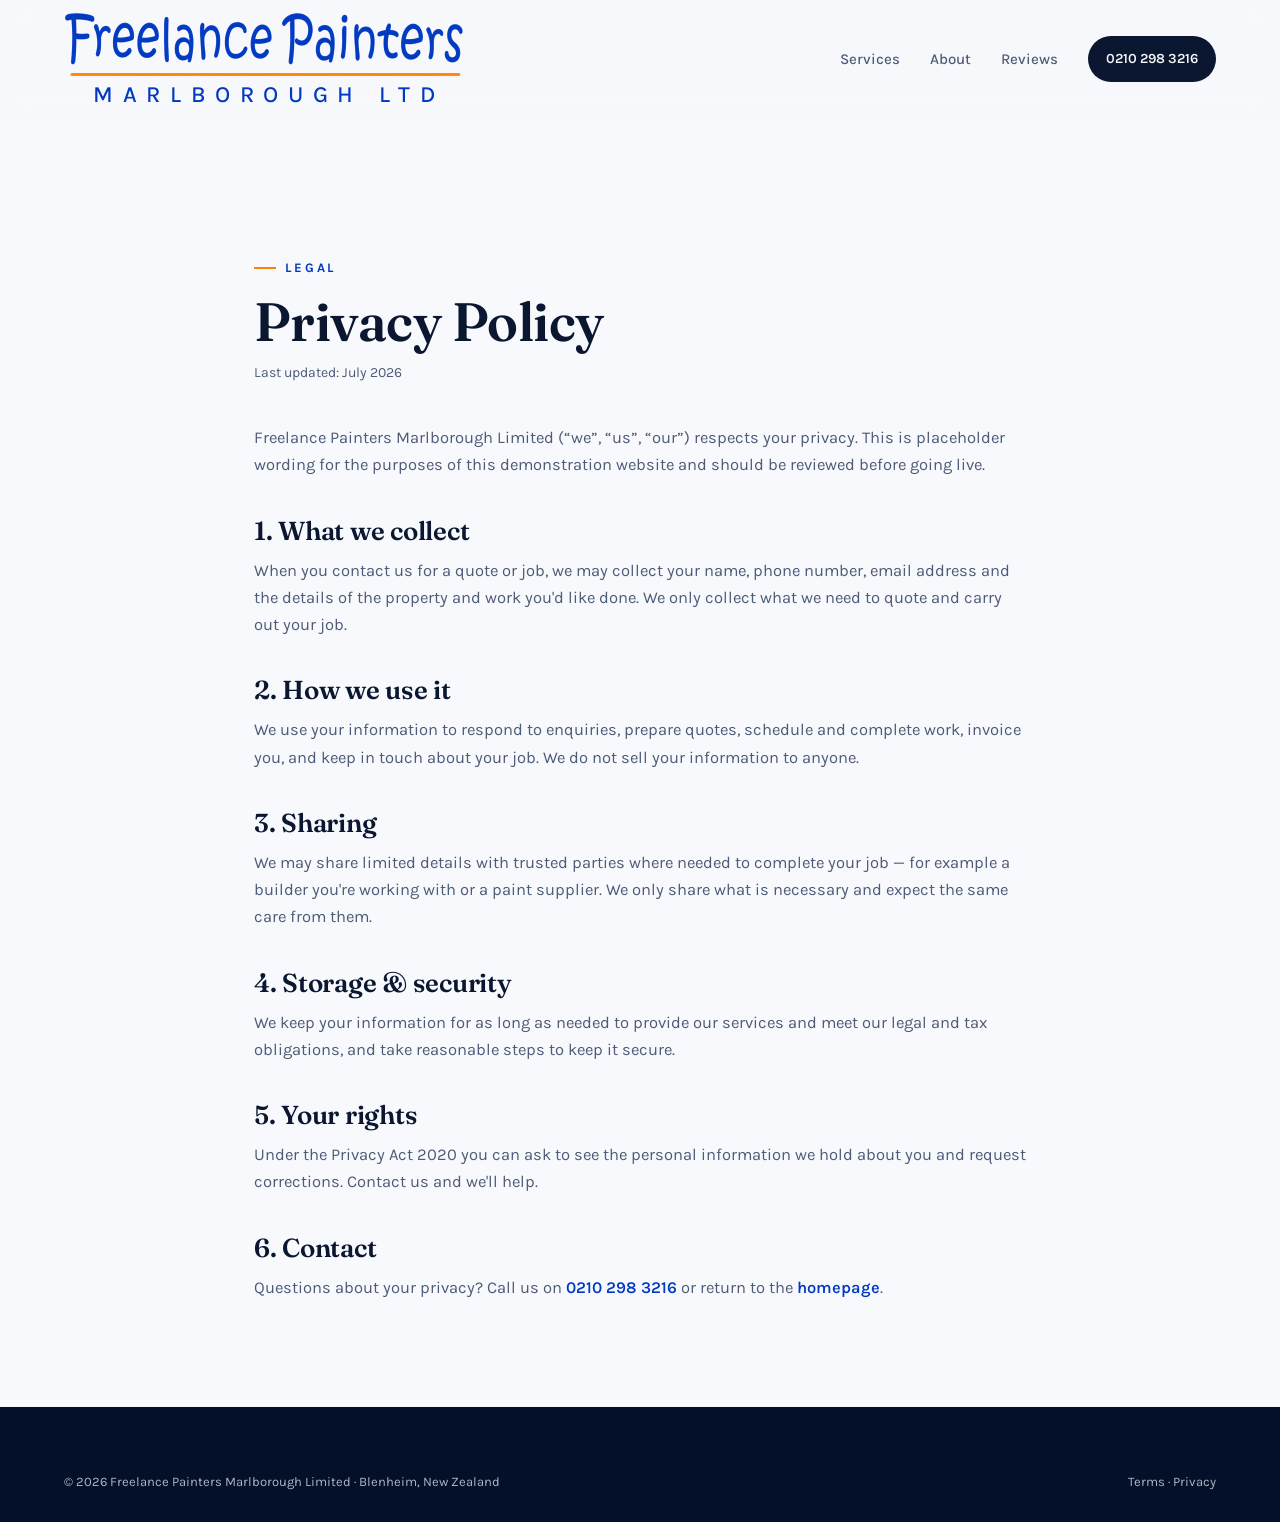
==== commit 7f038160: "Business name at twice the size on phones and tablets - Phones: the name gets its own row at 328px (" ====
--- a/privacy.html
+++ b/privacy.html
@@ -17,10 +17,10 @@
 <header class="nav scrolled">
   <div class="wrap nav-in">
     <a href="index.html" class="brand" aria-label="Freelance Painters Marlborough home">
-      <span class="mark" aria-hidden="true">
-        <svg viewBox="0 0 24 24" fill="none" stroke="currentColor" stroke-width="1.8" stroke-linecap="round" stroke-linejoin="round"><rect x="3" y="4" width="12" height="6" rx="1.4"/><path d="M15 6h4a1.6 1.6 0 0 1 1.6 1.6v2.8A1.6 1.6 0 0 1 19 12h-6a1.6 1.6 0 0 0-1.6 1.6V16"/><rect x="9" y="16" width="4.4" height="4.4" rx="1"/></svg>
+      <span class="brand-lockup">
+        <img class="brand-wordmark" src="img/logo-wordmark.png" alt="Freelance Painters Marlborough Ltd" width="800" height="128">
+        <span class="brand-sub" aria-hidden="true">Marlborough Ltd</span>
       </span>
-      <span class="txt"><b>Freelance Painters</b><span>Marlborough</span></span>
     </a>
     <nav class="nav-links" aria-label="Primary">
       <a class="lnk" href="index.html#services">Services</a>
@@ -28,7 +28,8 @@
       <a class="lnk" href="index.html#reviews">Reviews</a>
       <a class="nav-cta" href="tel:+642102983216">0210 298 3216</a>
     </nav>
-    <button class="burger" aria-label="Menu" aria-expanded="false"><span></span></button>
+    <a class="nav-call-m" href="tel:+642102983216" aria-label="Call 0210 298 3216"><svg viewBox="0 0 24 24" fill="none" stroke="currentColor" stroke-width="2" stroke-linecap="round" stroke-linejoin="round" aria-hidden="true"><path d="M22 16.9v3a2 2 0 0 1-2.2 2 19.8 19.8 0 0 1-8.6-3.1 19.5 19.5 0 0 1-6-6A19.8 19.8 0 0 1 2.1 4.2 2 2 0 0 1 4.1 2h3a2 2 0 0 1 2 1.7c.1.9.4 1.8.7 2.7a2 2 0 0 1-.5 2.1L8.1 9.9a16 16 0 0 0 6 6l1.4-1.2a2 2 0 0 1 2.1-.5c.9.3 1.8.6 2.7.7a2 2 0 0 1 1.7 2Z"/></svg>Call 0210 298 3216</a>
+    <button class="burger" aria-label="Menu" aria-expanded="false"><span class="burger-icon" aria-hidden="true"></span><span class="burger-label" aria-hidden="true">Menu</span></button>
   </div>
 </header>
 
--- a/styles.css
+++ b/styles.css
@@ -66,7 +66,7 @@
 /* ---------- Nav ---------- */
 .nav{
   position:sticky;top:0;z-index:900;
-  background:rgba(251,248,242,.82);backdrop-filter:blur(12px);
+  background:rgba(247,249,252,.86);backdrop-filter:blur(12px);
   border-bottom:1px solid transparent;transition:border-color .3s,box-shadow .3s,background .3s;
 }
 .nav.scrolled{border-color:var(--line);box-shadow:0 6px 24px -18px rgba(6,20,52,.5)}
@@ -84,12 +84,12 @@
 .nav-cta:hover{background:var(--clay);transform:translateY(-1px)}
 .nav-cta svg{width:16px;height:16px}
 .burger{display:none;background:none;border:1px solid var(--line);border-radius:10px;width:44px;height:44px;cursor:pointer;padding:0;align-items:center;justify-content:center}
-.burger span{display:block;width:20px;height:2px;background:var(--ink);position:relative;transition:.3s}
-.burger span::before,.burger span::after{content:"";position:absolute;left:0;width:20px;height:2px;background:var(--ink);transition:.3s}
-.burger span::before{top:-6px}.burger span::after{top:6px}
-.burger.open span{background:transparent}
-.burger.open span::before{top:0;transform:rotate(45deg)}
-.burger.open span::after{top:0;transform:rotate(-45deg)}
+.burger .burger-icon{display:block;width:20px;height:2px;background:var(--ink);position:relative;transition:.3s}
+.burger .burger-icon::before,.burger .burger-icon::after{content:"";position:absolute;left:0;width:20px;height:2px;background:var(--ink);transition:.3s}
+.burger .burger-icon::before{top:-6px}.burger .burger-icon::after{top:6px}
+.burger.open .burger-icon{background:transparent}
+.burger.open .burger-icon::before{top:0;transform:rotate(45deg)}
+.burger.open .burger-icon::after{top:0;transform:rotate(-45deg)}
 
 /* ---------- Buttons ---------- */
 .btn{display:inline-flex;align-items:center;justify-content:center;gap:9px;font-weight:600;font-size:15px;padding:14px 24px;border-radius:100px;cursor:pointer;transition:transform .2s,box-shadow .2s,background .2s,color .2s;border:1px solid transparent;min-height:48px}
@@ -112,7 +112,7 @@
 .hero-slides .slide.active{opacity:1;animation:kenburns 8s ease forwards}
 @keyframes kenburns{from{transform:scale(1.06)}to{transform:scale(1.14)}}
 .hero::after{content:"";position:absolute;inset:0;z-index:1;background:linear-gradient(180deg,rgba(6,20,52,.58) 0%,rgba(6,20,52,.38) 40%,rgba(6,20,52,.86) 100%)}
-.hero-in{position:relative;z-index:2;padding:120px 0 64px;width:100%}
+.hero-in{position:relative;z-index:2;padding:120px 24px 64px;width:100%}
 .eyebrow{display:inline-flex;align-items:center;gap:9px;font-family:"Karla",sans-serif;font-size:13px;letter-spacing:.24em;text-transform:uppercase;color:#BCD0F4;margin-bottom:22px}
 .eyebrow::before{content:"";width:26px;height:2px;background:var(--orange)}
 .hero h1{font-size:clamp(38px,7vw,74px);max-width:15ch;font-weight:600}
@@ -270,7 +270,7 @@
   body{font-size:16px}
   .band{padding:66px 0}
   .wrap{padding:0 20px}
-  .hero-in{padding:104px 0 48px}
+  .hero-in{padding:104px 24px 48px}
   .svc-grid,.crew-grid,.rev-grid,.footer-top{grid-template-columns:1fr}
   .hero-cta{flex-direction:column}
   .hero-cta .btn{width:100%}
@@ -298,3 +298,56 @@
 /* Logo wordmark (added) */
 .brand-logo{height:42px;width:auto;display:block}
 @media(max-width:560px){.brand-logo{height:34px}}
+
+/* Brand lockup: wordmark with "Marlborough Ltd" set beneath (client request) */
+.brand-lockup{display:flex;flex-direction:column;align-items:stretch;width:200px}
+.brand-wordmark{width:100%;height:auto;display:block}
+.brand-sub{display:block;margin-top:3px;font-family:"Karla",sans-serif;font-size:11.5px;line-height:1;font-weight:500;letter-spacing:.42em;text-transform:uppercase;color:var(--clay);text-align:center;white-space:nowrap;padding-left:.42em}
+@media(max-width:560px){
+  .brand-lockup{width:164px}
+  .brand-sub{font-size:9.5px;margin-top:2px}
+}
+
+/* Hero location line, a little bigger (client request) */
+.hero .eyebrow{font-size:clamp(15px,1.6vw,18px);letter-spacing:.2em;font-weight:600}
+.hero .eyebrow::before{width:30px}
+@media(max-width:620px){.hero .eyebrow{letter-spacing:.14em}}
+
+/* FAQ (added) */
+.faq-list{max-width:820px;margin:0 auto;display:grid;gap:14px}
+.faq-item{background:var(--bone);border:1px solid var(--line);border-radius:var(--r-sm);overflow:hidden}
+.faq-item summary{list-style:none;cursor:pointer;display:flex;align-items:center;justify-content:space-between;gap:16px;padding:20px 24px;min-height:56px;font-family:"Fraunces",Georgia,serif;font-weight:600;font-size:19px;line-height:1.3;color:var(--ink)}
+.faq-item summary::-webkit-details-marker{display:none}
+.faq-item summary::after{content:"+";flex:0 0 auto;width:32px;height:32px;border-radius:50%;display:grid;place-items:center;background:var(--clay);color:#fff;font-family:"Karla",sans-serif;font-size:20px;line-height:1;transition:transform .25s}
+.faq-item[open] summary::after{transform:rotate(45deg);background:var(--orange)}
+.faq-item summary:focus-visible{outline:3px solid var(--orange);outline-offset:-3px;border-radius:var(--r-sm)}
+.faq-item p{margin:0;padding:0 24px 22px;color:var(--ink-soft);font-size:16px}
+@media(max-width:620px){.faq-item summary{font-size:17px;padding:18px 18px}.faq-item p{padding:0 18px 20px}}
+
+/* Bigger business name in the header, and a "Menu" label on the menu button (client request) */
+.nav .brand-lockup{container-type:inline-size;width:clamp(200px,calc(100vw - 710px),400px)}
+.nav .brand-sub{font-size:5.75cqi;margin-top:1.5cqi}
+@media(min-width:901px){.nav-in{height:118px}}
+.burger{gap:8px;width:auto;padding:0 14px 0 12px}
+.burger-label{font-family:"Karla",sans-serif;font-size:15px;font-weight:600;line-height:1;letter-spacing:.02em;color:var(--ink)}
+/* Tablets: the name at twice its old 200px, beside the Menu button. The header grows to fit,
+   so the menu drops from the header's bottom edge rather than a fixed 74px. */
+@media(max-width:900px){
+  .nav-in{height:auto;min-height:74px;padding-top:12px;padding-bottom:12px}
+  .nav .brand-lockup{width:min(400px,calc(100vw - 170px))}
+  .nav-links{position:absolute;inset:100% 0 auto 0;transform:translateY(-10px);opacity:0;visibility:hidden;transition:transform .3s ease,opacity .3s ease,visibility 0s linear .3s}
+  .nav-links.open{transform:none;opacity:1;visibility:visible;transition:transform .3s ease,opacity .3s ease}
+}
+/* Phones: the name at twice its old 164px on a row of its own, with Call and Menu beneath.
+   The header sticks by that button row (negative top = name row height: 12px padding,
+   the lockup at .2325 of its width; the 10px gap stays above the buttons), so the name scrolls away with the page. */
+.nav-call-m{display:none}
+@media(max-width:560px){
+  .nav{--lw:min(328px,calc(100vw - 40px));top:calc(-1 * (var(--lw) * .2325 + 12px))}
+  .nav-in{flex-wrap:wrap;gap:10px;padding-top:12px;padding-bottom:10px}
+  .nav .brand{flex:0 0 100%;justify-content:center}
+  .nav .brand-lockup{width:var(--lw)}
+  .nav-call-m{display:inline-flex;flex:1;min-width:0;align-items:center;justify-content:center;gap:8px;height:44px;padding:0 12px;border-radius:10px;background:var(--ink);color:var(--paper);font-weight:600;font-size:15px;white-space:nowrap}
+  .nav-call-m svg{width:16px;height:16px;flex:0 0 auto}
+}
+@media(max-width:350px){.nav-call-m{font-size:14px;gap:6px;padding:0 8px}}
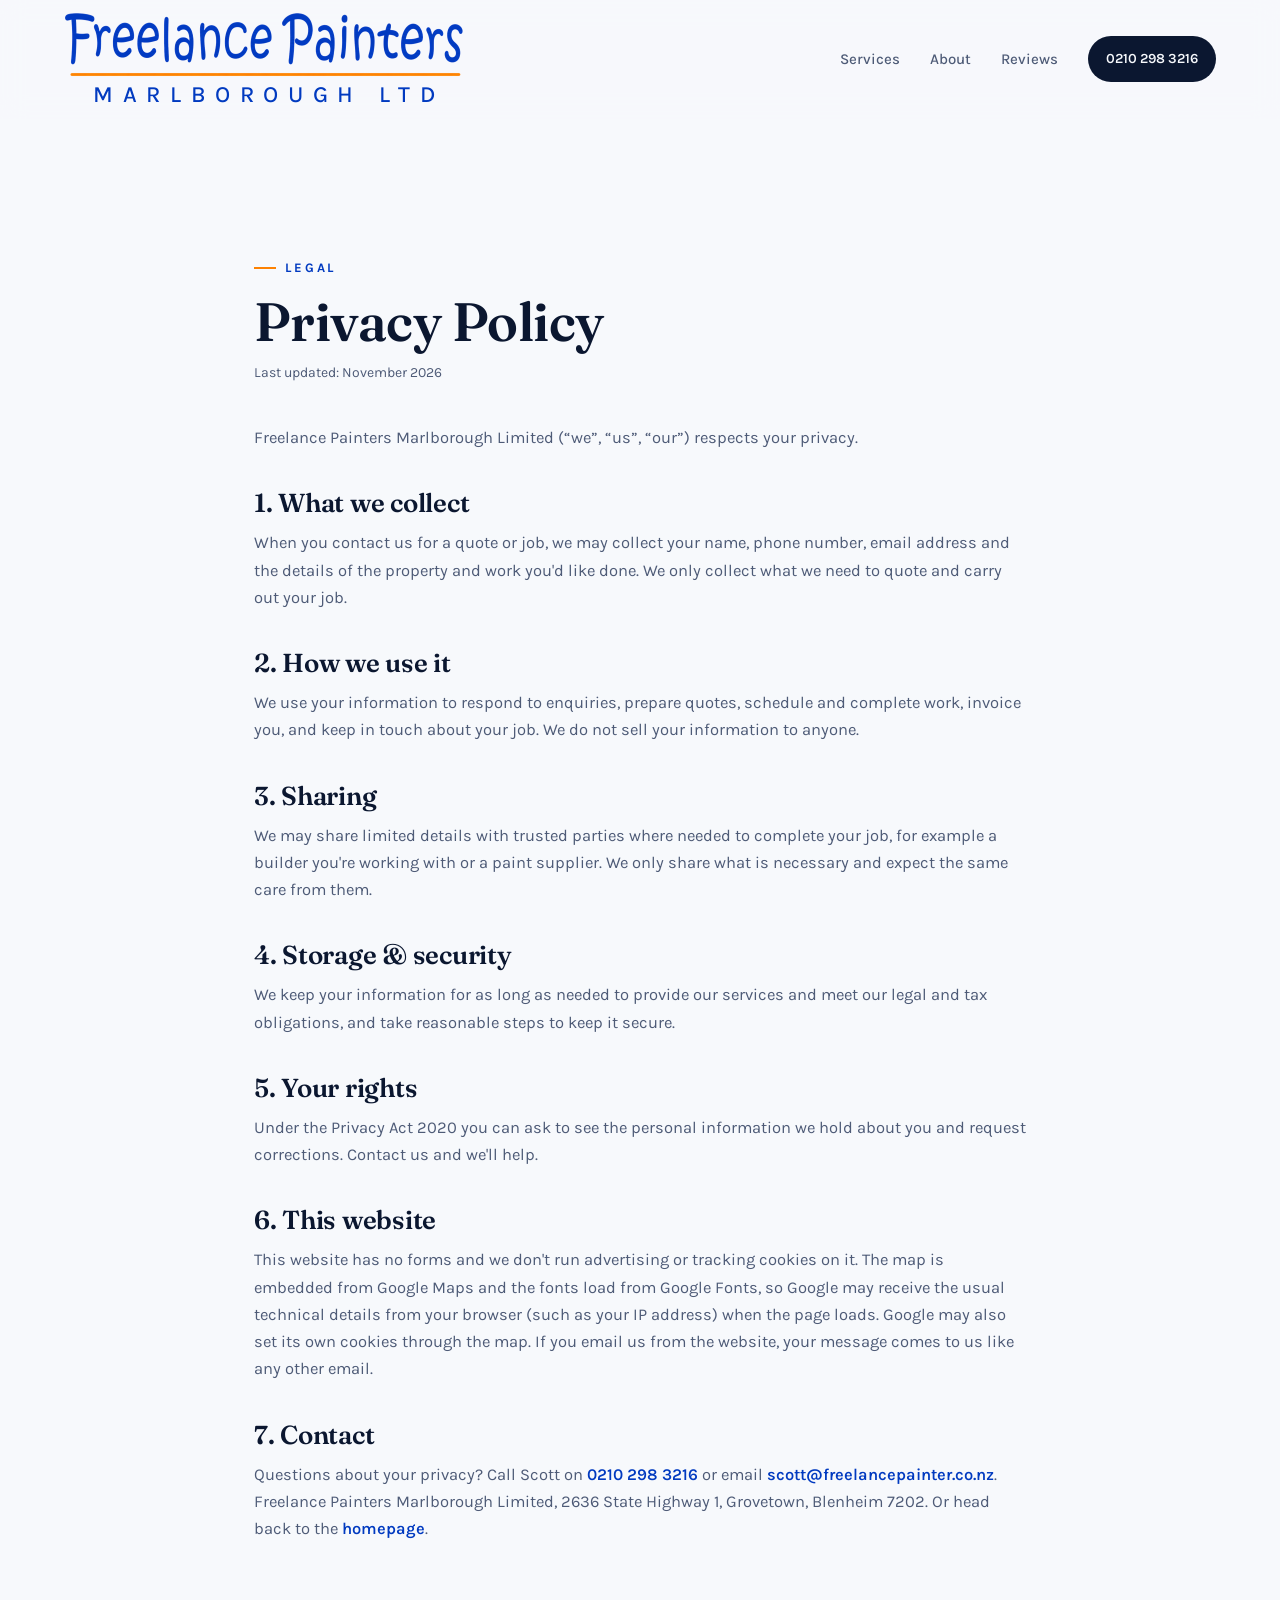
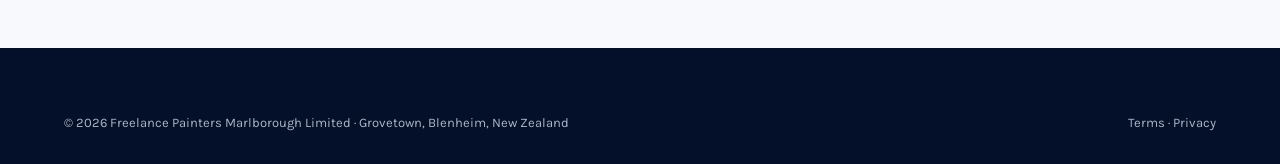
==== commit 7386c28f: "Launch update: house painting, areas around Blenheim, real Google reviews From Scott's call on 2 Nov" ====
--- a/privacy.html
+++ b/privacy.html
@@ -5,6 +5,15 @@
 <meta name="viewport" content="width=device-width, initial-scale=1">
 <title>Privacy Policy | Freelance Painters Marlborough Limited</title>
 <meta name="description" content="Privacy policy for Freelance Painters Marlborough Limited, Blenheim.">
+<link rel="canonical" href="https://www.freelancepainter.co.nz/privacy.html">
+<meta property="og:site_name" content="Freelance Painters Marlborough Ltd">
+<meta property="og:locale" content="en_NZ">
+<meta property="og:type" content="website">
+<meta property="og:title" content="Privacy Policy | Freelance Painters Marlborough Limited">
+<meta property="og:description" content="Privacy policy for Freelance Painters Marlborough Limited, Blenheim.">
+<meta property="og:url" content="https://www.freelancepainter.co.nz/privacy.html">
+<meta property="og:image" content="https://www.freelancepainter.co.nz/img/og-image.jpg">
+<meta name="twitter:card" content="summary_large_image">
 <meta name="theme-color" content="#013AC0">
 <link rel="icon" href="favicon.svg" type="image/svg+xml">
 <link rel="preconnect" href="https://fonts.googleapis.com">
@@ -16,16 +25,16 @@
 
 <header class="nav scrolled">
   <div class="wrap nav-in">
-    <a href="index.html" class="brand" aria-label="Freelance Painters Marlborough home">
+    <a href="/" class="brand" aria-label="Freelance Painters Marlborough home">
       <span class="brand-lockup">
         <img class="brand-wordmark" src="img/logo-wordmark.png" alt="Freelance Painters Marlborough Ltd" width="800" height="128">
         <span class="brand-sub" aria-hidden="true">Marlborough Ltd</span>
       </span>
     </a>
     <nav class="nav-links" aria-label="Primary">
-      <a class="lnk" href="index.html#services">Services</a>
-      <a class="lnk" href="index.html#about">About</a>
-      <a class="lnk" href="index.html#reviews">Reviews</a>
+      <a class="lnk" href="/#services">Services</a>
+      <a class="lnk" href="/#about">About</a>
+      <a class="lnk" href="/#reviews">Reviews</a>
       <a class="nav-cta" href="tel:+642102983216">0210 298 3216</a>
     </nav>
     <a class="nav-call-m" href="tel:+642102983216" aria-label="Call 0210 298 3216"><svg viewBox="0 0 24 24" fill="none" stroke="currentColor" stroke-width="2" stroke-linecap="round" stroke-linejoin="round" aria-hidden="true"><path d="M22 16.9v3a2 2 0 0 1-2.2 2 19.8 19.8 0 0 1-8.6-3.1 19.5 19.5 0 0 1-6-6A19.8 19.8 0 0 1 2.1 4.2 2 2 0 0 1 4.1 2h3a2 2 0 0 1 2 1.7c.1.9.4 1.8.7 2.7a2 2 0 0 1-.5 2.1L8.1 9.9a16 16 0 0 0 6 6l1.4-1.2a2 2 0 0 1 2.1-.5c.9.3 1.8.6 2.7.7a2 2 0 0 1 1.7 2Z"/></svg>Call 0210 298 3216</a>
@@ -37,9 +46,9 @@
   <div class="wrap">
     <span class="kicker">Legal</span>
     <h1>Privacy Policy</h1>
-    <p class="updated">Last updated: July 2026</p>
+    <p class="updated">Last updated: November 2026</p>
 
-    <p>Freelance Painters Marlborough Limited (“we”, “us”, “our”) respects your privacy. This is placeholder wording for the purposes of this demonstration website and should be reviewed before going live.</p>
+    <p>Freelance Painters Marlborough Limited (“we”, “us”, “our”) respects your privacy.</p>
 
     <h2>1. What we collect</h2>
     <p>When you contact us for a quote or job, we may collect your name, phone number, email address and the details of the property and work you'd like done. We only collect what we need to quote and carry out your job.</p>
@@ -48,7 +57,7 @@
     <p>We use your information to respond to enquiries, prepare quotes, schedule and complete work, invoice you, and keep in touch about your job. We do not sell your information to anyone.</p>
 
     <h2>3. Sharing</h2>
-    <p>We may share limited details with trusted parties where needed to complete your job — for example a builder you're working with or a paint supplier. We only share what is necessary and expect the same care from them.</p>
+    <p>We may share limited details with trusted parties where needed to complete your job, for example a builder you're working with or a paint supplier. We only share what is necessary and expect the same care from them.</p>
 
     <h2>4. Storage &amp; security</h2>
     <p>We keep your information for as long as needed to provide our services and meet our legal and tax obligations, and take reasonable steps to keep it secure.</p>
@@ -56,15 +65,18 @@
     <h2>5. Your rights</h2>
     <p>Under the Privacy Act 2020 you can ask to see the personal information we hold about you and request corrections. Contact us and we'll help.</p>
 
-    <h2>6. Contact</h2>
-    <p>Questions about your privacy? Call us on <a href="tel:+642102983216">0210 298 3216</a> or return to the <a href="index.html">homepage</a>.</p>
+    <h2>6. This website</h2>
+    <p>This website has no forms and we don't run advertising or tracking cookies on it. The map is embedded from Google Maps and the fonts load from Google Fonts, so Google may receive the usual technical details from your browser (such as your IP address) when the page loads. Google may also set its own cookies through the map. If you email us from the website, your message comes to us like any other email.</p>
+
+    <h2>7. Contact</h2>
+    <p>Questions about your privacy? Call Scott on <a href="tel:+642102983216">0210 298 3216</a> or email <a href="https://mail.google.com/mail/?view=cm&amp;fs=1&amp;to=scott%40freelancepainter.co.nz&amp;su=Painting%20enquiry%20from%20your%20website" target="_blank" rel="noopener">scott&#64;freelancepainter.co.nz</a>. Freelance Painters Marlborough Limited, 2636 State Highway 1, Grovetown, Blenheim 7202. Or head back to the <a href="/">homepage</a>.</p>
   </div>
 </main>
 
 <footer class="footer">
   <div class="wrap">
     <div class="footer-bottom" style="border:none;padding-top:0">
-      <span>© <span id="yr">2026</span> Freelance Painters Marlborough Limited · Blenheim, New Zealand</span>
+      <span>© <span id="yr">2026</span> Freelance Painters Marlborough Limited · Grovetown, Blenheim, New Zealand</span>
       <span><a href="terms.html">Terms</a> · <a href="privacy.html">Privacy</a></span>
     </div>
   </div>
--- a/styles.css
+++ b/styles.css
@@ -172,7 +172,6 @@
 .crew{background:var(--paper);border:1px solid var(--line);border-radius:var(--r);padding:32px 26px;text-align:center;transition:transform .3s,box-shadow .3s}
 .band.bone .crew{background:#fff}
 .crew:hover{transform:translateY(-4px);box-shadow:var(--shadow)}
-.avatar{width:78px;height:78px;border-radius:50%;background:var(--espresso);color:var(--paper);display:grid;place-items:center;margin:0 auto 18px;font-family:"Fraunces",serif;font-size:26px;border:2px solid var(--orange);box-shadow:0 0 0 4px rgba(1,58,192,.14)}
 .crew h3{font-size:20px;margin-bottom:4px}
 .crew .role{font-size:12.5px;letter-spacing:.12em;text-transform:uppercase;color:var(--clay);font-weight:700;margin-bottom:12px}
 .crew p{margin:0;color:var(--ink-soft);font-size:14.5px}
@@ -185,11 +184,9 @@
 .rev .stars{color:var(--orange);letter-spacing:2px;font-size:16px}
 .rev p{margin:0;font-size:15.5px;color:var(--ink);line-height:1.6}
 .rev .who{display:flex;align-items:center;gap:12px;margin-top:auto}
-.rev .who .ini{width:42px;height:42px;border-radius:50%;background:var(--clay);color:#fff;display:grid;place-items:center;font-weight:700;font-size:15px;flex:0 0 auto}
 .rev .who b{display:block;font-size:15px}
 .rev .who span{font-size:13px;color:var(--ink-soft)}
 .rev-actions{display:flex;justify-content:center;gap:14px;margin-top:40px;flex-wrap:wrap}
-.example-note{text-align:center;margin-top:18px;font-size:13.5px;color:var(--ink-soft)}
 
 /* ---------- Review banner ---------- */
 .review-banner{background:var(--espresso);color:var(--paper);text-align:center;padding:80px 0}
@@ -208,10 +205,6 @@
 .info-row .ic svg{width:20px;height:20px}
 .info-row b{display:block;font-size:12px;letter-spacing:.14em;text-transform:uppercase;color:rgba(240,245,255,.58);font-weight:700}
 .info-row span{font-size:16.5px}
-.socials{display:flex;gap:12px}
-.socials a{width:46px;height:46px;border-radius:11px;background:rgba(255,255,255,.07);border:1px solid var(--line-lt);display:grid;place-items:center;color:var(--paper);transition:.25s}
-.socials a:hover{background:var(--clay);border-color:var(--clay);transform:translateY(-2px)}
-.socials a svg{width:20px;height:20px}
 .contact-card{background:rgba(255,255,255,.05);border:1px solid var(--line-lt);border-radius:var(--r);padding:36px}
 .contact-card h3{font-size:24px;margin-bottom:8px}
 .contact-card p{color:rgba(240,245,255,.74);font-size:15px;margin-bottom:24px}
@@ -236,10 +229,6 @@
 .footer ul{list-style:none;padding:0;margin:0;display:grid;gap:10px}
 .footer ul a{font-size:14.5px;color:rgba(240,245,255,.72);transition:color .2s}
 .footer ul a:hover{color:var(--orange)}
-.footer .fsoc{display:flex;gap:10px;margin-top:6px}
-.footer .fsoc a{width:40px;height:40px;border-radius:10px;background:rgba(255,255,255,.06);display:grid;place-items:center;color:var(--paper);transition:.25s}
-.footer .fsoc a:hover{background:var(--orange)}
-.footer .fsoc a svg{width:18px;height:18px}
 .footer-bottom{display:flex;justify-content:space-between;align-items:center;gap:16px;padding-top:26px;font-size:13px;flex-wrap:wrap}
 .footer-bottom a{color:rgba(240,245,255,.72)}
 .footer-bottom a:hover{color:var(--orange)}
@@ -351,3 +340,56 @@
   .nav-call-m svg{width:16px;height:16px;flex:0 0 auto}
 }
 @media(max-width:350px){.nav-call-m{font-size:14px;gap:6px;padding:0 8px}}
+
+/* Launch update, 2 Nov 2026 */
+/* Hero rating badge is now a link to the reviews */
+a.hero-badge{color:inherit;transition:background .2s}
+a.hero-badge:hover{background:rgba(255,255,255,.16)}
+
+/* About: the van photo shows its whole frame (Scott asked for the whole van).
+   The frame follows the photo's own shape and the badge hangs below it, clear of the van. */
+.about-van img{aspect-ratio:auto 2000 / 958;height:auto;object-fit:contain}
+.about-van{margin-bottom:44px}
+.about-van .corner{bottom:-58px}
+@media(max-width:620px){.about-van{margin-bottom:0}}
+
+/* Team: one card for Scott. If a .crew-photo is added, it becomes photo plus text. */
+.crew-solo{max-width:680px;margin:0 auto;padding:40px 44px;background:#fff;box-shadow:var(--shadow-sm)}
+.crew-solo .crew-note{margin-top:14px;padding-top:14px;border-top:1px solid var(--line)}
+.crew-solo:hover{transform:none;box-shadow:var(--shadow-sm)}
+.crew-solo h3{font-size:28px;margin-bottom:6px}
+.crew-solo .role{margin-bottom:16px}
+.crew-solo p{font-size:16.5px}
+.crew-solo:has(.crew-photo){max-width:860px;display:grid;grid-template-columns:240px 1fr;gap:30px;align-items:center;text-align:left}
+.crew-photo img{width:100%;height:auto;aspect-ratio:4/5;object-fit:cover;border-radius:12px}
+@media(max-width:620px){
+  .crew-solo{padding:28px 22px}
+  .crew-solo:has(.crew-photo){grid-template-columns:1fr;text-align:center}
+  .crew-photo{max-width:260px;margin:0 auto}
+}
+
+/* Reviews: Google rating line */
+.rev-summary{display:inline-flex;align-items:center;gap:8px;font-size:17px}
+.rev-summary b{color:var(--ink)}
+.rev-star{color:var(--orange);font-size:20px;line-height:1}
+
+/* Areas we cover */
+.area-grid{display:grid;grid-template-columns:repeat(3,1fr);gap:22px}
+.area-group{background:#fff;border:1px solid var(--line);border-radius:var(--r);padding:24px 24px 26px}
+.area-group h3{font-size:20px;margin-bottom:14px}
+.area-group p{margin:0;color:var(--ink-soft);font-size:15.5px}
+.area-list{list-style:none;margin:0;padding:0;display:flex;flex-wrap:wrap;gap:8px}
+.area-list li{font-size:14.5px;line-height:1.3;padding:6px 11px;border-radius:100px;background:var(--bone);border:1px solid var(--line);color:var(--ink)}
+@media(max-width:900px){.area-grid{grid-template-columns:1fr 1fr}}
+@media(max-width:620px){.area-grid{grid-template-columns:1fr}}
+
+/* Contact rows that are links */
+.info-row a{font-size:16.5px;color:var(--paper);text-decoration:underline;text-decoration-color:rgba(253,130,2,.6);text-underline-offset:3px;overflow-wrap:anywhere}
+.info-row a:hover{color:var(--orange)}
+
+/* Review fixes, 2 Nov 2026 */
+/* In-page links land below the sticky header, not under it */
+html{scroll-padding-top:120px}
+@media(max-width:560px){html{scroll-padding-top:72px}}
+/* Areas menu link: hidden on the desktop bar between 901 and 1179px, where it would squeeze the business name */
+@media(min-width:901px) and (max-width:1179px){.nav-links .lnk-areas{display:none}}
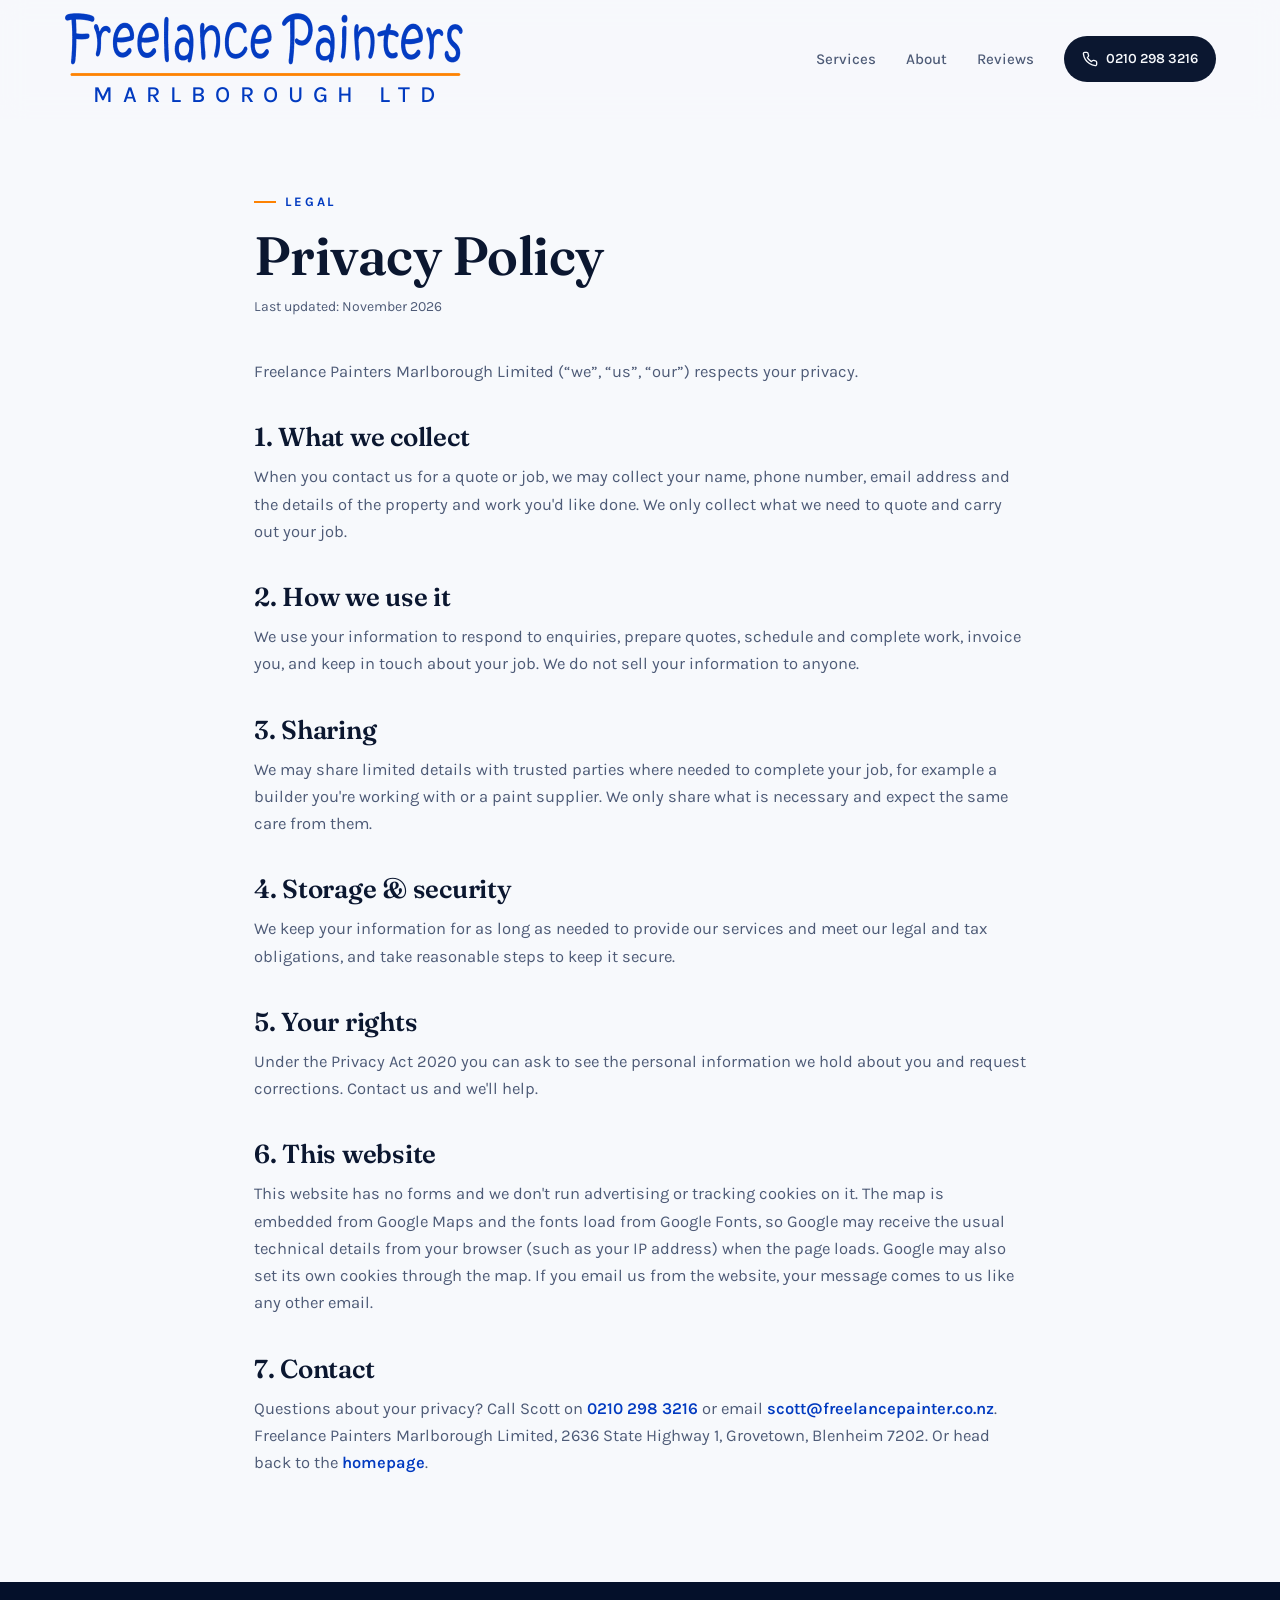
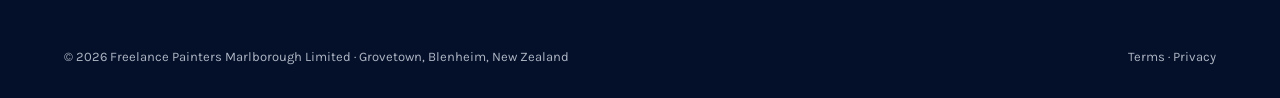
==== commit 1a1efe40: "Audit fixes before launch: claims, terms, contrast, speed, icons From a four-way re-audit of the liv" ====
--- a/privacy.html
+++ b/privacy.html
@@ -15,7 +15,9 @@
 <meta property="og:image" content="https://www.freelancepainter.co.nz/img/og-image.jpg">
 <meta name="twitter:card" content="summary_large_image">
 <meta name="theme-color" content="#013AC0">
+<link rel="icon" href="/favicon.ico" sizes="48x48">
 <link rel="icon" href="favicon.svg" type="image/svg+xml">
+<link rel="apple-touch-icon" href="/apple-touch-icon.png">
 <link rel="preconnect" href="https://fonts.googleapis.com">
 <link rel="preconnect" href="https://fonts.gstatic.com" crossorigin>
 <link href="https://fonts.googleapis.com/css2?family=Fraunces:ital,opsz,wght@0,9..144,400..600;1,9..144,400..600&family=Karla:wght@400;500;600;700&display=swap" rel="stylesheet">
@@ -35,7 +37,7 @@
       <a class="lnk" href="/#services">Services</a>
       <a class="lnk" href="/#about">About</a>
       <a class="lnk" href="/#reviews">Reviews</a>
-      <a class="nav-cta" href="tel:+642102983216">0210 298 3216</a>
+      <a class="nav-cta" href="tel:+642102983216"><svg viewBox="0 0 24 24" fill="none" stroke="currentColor" stroke-width="2" stroke-linecap="round" stroke-linejoin="round"><path d="M22 16.9v3a2 2 0 0 1-2.2 2 19.8 19.8 0 0 1-8.6-3.1 19.5 19.5 0 0 1-6-6A19.8 19.8 0 0 1 2.1 4.2 2 2 0 0 1 4.1 2h3a2 2 0 0 1 2 1.7c.1.9.4 1.8.7 2.7a2 2 0 0 1-.5 2.1L8.1 9.9a16 16 0 0 0 6 6l1.4-1.2a2 2 0 0 1 2.1-.5c.9.3 1.8.6 2.7.7a2 2 0 0 1 1.7 2Z"/></svg> 0210 298 3216</a>
     </nav>
     <a class="nav-call-m" href="tel:+642102983216" aria-label="Call 0210 298 3216"><svg viewBox="0 0 24 24" fill="none" stroke="currentColor" stroke-width="2" stroke-linecap="round" stroke-linejoin="round" aria-hidden="true"><path d="M22 16.9v3a2 2 0 0 1-2.2 2 19.8 19.8 0 0 1-8.6-3.1 19.5 19.5 0 0 1-6-6A19.8 19.8 0 0 1 2.1 4.2 2 2 0 0 1 4.1 2h3a2 2 0 0 1 2 1.7c.1.9.4 1.8.7 2.7a2 2 0 0 1-.5 2.1L8.1 9.9a16 16 0 0 0 6 6l1.4-1.2a2 2 0 0 1 2.1-.5c.9.3 1.8.6 2.7.7a2 2 0 0 1 1.7 2Z"/></svg>Call 0210 298 3216</a>
     <button class="burger" aria-label="Menu" aria-expanded="false"><span class="burger-icon" aria-hidden="true"></span><span class="burger-label" aria-hidden="true">Menu</span></button>
--- a/styles.css
+++ b/styles.css
@@ -109,9 +109,10 @@
 .hero{position:relative;min-height:92vh;display:flex;align-items:flex-end;background:var(--espresso);overflow:hidden;color:var(--paper)}
 .hero-slides{position:absolute;inset:0;z-index:0}
 .hero-slides .slide{position:absolute;inset:0;background-size:cover;background-position:center;opacity:0;transition:opacity 1.6s ease;transform:scale(1.06);filter:saturate(.92) contrast(1.03)}
-.hero-slides .slide.active{opacity:1;animation:kenburns 8s ease forwards}
+.hero-slides .slide.active{opacity:1}
+.hero-slides .slide.active,.hero-slides .slide.leaving{animation:kenburns 8s ease forwards}
 @keyframes kenburns{from{transform:scale(1.06)}to{transform:scale(1.14)}}
-.hero::after{content:"";position:absolute;inset:0;z-index:1;background:linear-gradient(180deg,rgba(6,20,52,.58) 0%,rgba(6,20,52,.38) 40%,rgba(6,20,52,.86) 100%)}
+.hero::after{content:"";position:absolute;inset:0;z-index:1;background:linear-gradient(180deg,rgba(6,20,52,.70) 0%,rgba(6,20,52,.50) 40%,rgba(6,20,52,.86) 100%)}
 .hero-in{position:relative;z-index:2;padding:120px 24px 64px;width:100%}
 .eyebrow{display:inline-flex;align-items:center;gap:9px;font-family:"Karla",sans-serif;font-size:13px;letter-spacing:.24em;text-transform:uppercase;color:#BCD0F4;margin-bottom:22px}
 .eyebrow::before{content:"";width:26px;height:2px;background:var(--orange)}
@@ -199,6 +200,7 @@
 .contact-grid{display:grid;grid-template-columns:1fr 1fr;gap:56px;align-items:center}
 .contact h2{font-size:clamp(30px,4.4vw,46px);margin-bottom:18px}
 .contact .lead{color:rgba(240,245,255,.8);margin-bottom:28px;font-size:17px}
+.contact .kicker{color:#BCD0F4}
 .info-rows{display:grid;gap:18px;margin-bottom:30px}
 .info-row{display:flex;gap:15px;align-items:center}
 .info-row .ic{width:44px;height:44px;border-radius:11px;background:rgba(255,255,255,.07);border:1px solid var(--line-lt);display:grid;place-items:center;flex:0 0 auto;color:var(--orange)}
@@ -234,7 +236,7 @@
 .footer-bottom a:hover{color:var(--orange)}
 
 /* ---------- Legal pages ---------- */
-.legal{padding:130px 0 90px;background:var(--paper)}
+.legal{padding:64px 0 90px;background:var(--paper)}
 .legal .wrap{max-width:820px}
 .legal .kicker{margin-bottom:14px}
 .legal h1{font-size:clamp(34px,6vw,54px);margin-bottom:10px}
@@ -251,6 +253,7 @@
   .nav-links .nav-cta{margin:14px 24px 4px;justify-content:center}
   .burger{display:inline-flex}
         .svc-grid,.crew-grid,.rev-grid{grid-template-columns:1fr 1fr}
+  .rev-grid>:last-child:nth-child(odd){grid-column:1/-1}
   .about-grid,.contact-grid{grid-template-columns:1fr;gap:40px}
   .about-media .corner{left:16px}
   .footer-top{grid-template-columns:1fr 1fr}
@@ -269,7 +272,7 @@
   .contact-card{padding:26px}
 }
 @media(prefers-reduced-motion:reduce){
-  .hero-slides .slide,.hero-slides .slide.active{animation:none;transition:opacity .4s}
+  .hero-slides .slide,.hero-slides .slide.active,.hero-slides .slide.leaving{animation:none;transition:opacity .4s}
   .reveal{transition:none;opacity:1;transform:none}
   *{scroll-behavior:auto}
 }
@@ -298,7 +301,7 @@
 }
 
 /* Hero location line, a little bigger (client request) */
-.hero .eyebrow{font-size:clamp(15px,1.6vw,18px);letter-spacing:.2em;font-weight:600}
+.hero .eyebrow{font-size:clamp(15px,1.6vw,18px);letter-spacing:.2em;font-weight:600;color:#fff}
 .hero .eyebrow::before{width:30px}
 @media(max-width:620px){.hero .eyebrow{letter-spacing:.14em}}
 
@@ -348,7 +351,7 @@
 
 /* About: the van photo shows its whole frame (Scott asked for the whole van).
    The frame follows the photo's own shape and the badge hangs below it, clear of the van. */
-.about-van img{aspect-ratio:auto 2000 / 958;height:auto;object-fit:contain}
+.about-van img{aspect-ratio:auto 1200 / 575;height:auto;object-fit:contain}
 .about-van{margin-bottom:44px}
 .about-van .corner{bottom:-58px}
 @media(max-width:620px){.about-van{margin-bottom:0}}
